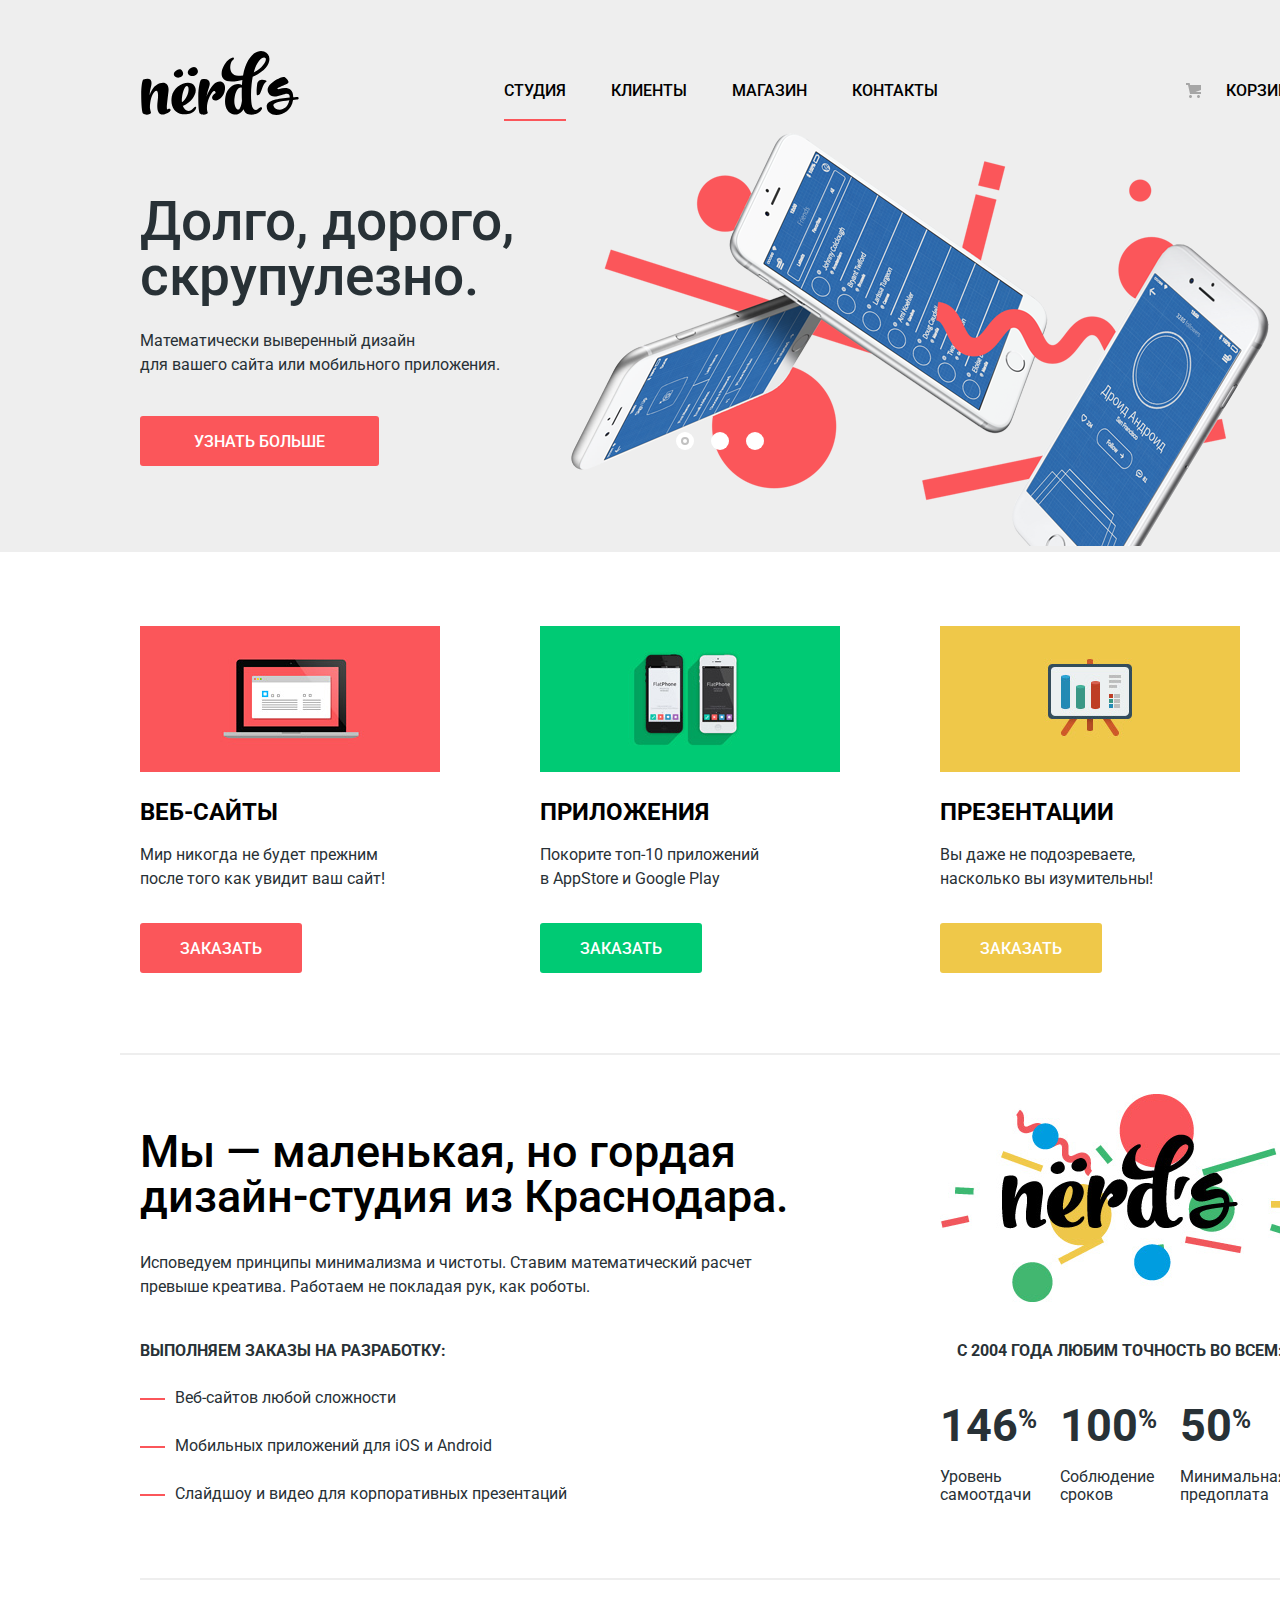
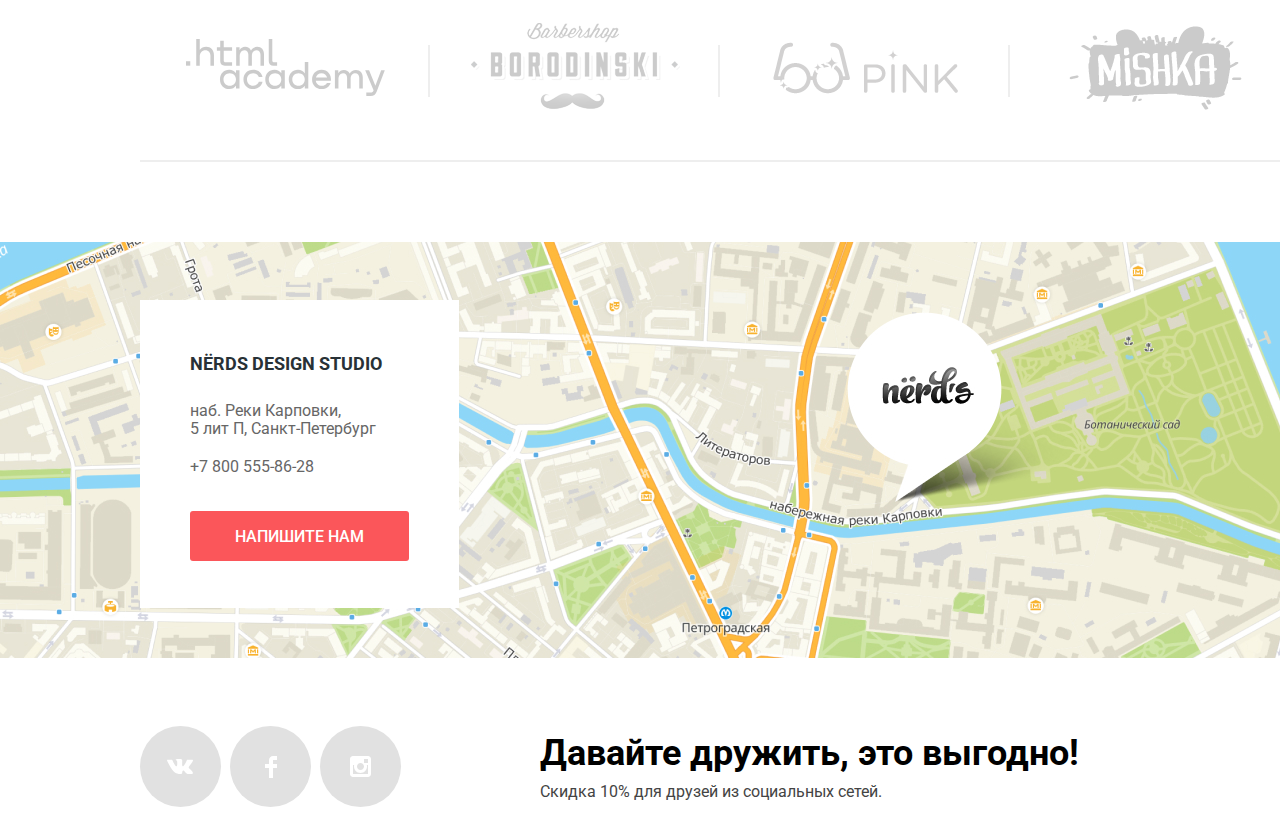
==== index.html @ 59a3ffe9 "upd 18/11/22" ====
<!DOCTYPE html>
<html class="page" lang="ru">

<head>
  <meta charset="utf-8" />
  <title>HTML Academy: Nerds</title>
  <link rel="icon" href="favicon.ico" />
  <link rel="icon" href="img/favicons/icon.svg" type="image/svg+xml" />
  <link rel="apple-touch-icon" href="img/favicons/180x180.png" sizes="180x180" />
  <link rel="manifest" href="manifest.webmanifest" />
  <link rel="stylesheet" href="https://fonts.googleapis.com/css2?family=Roboto:wght@400;500;700&display=swap" />
  <link rel="stylesheet" href="css/normalize.css" />
  <link rel="stylesheet" href="css/style.css" />
</head>

<body class="page-body">
  <header class="main-header">
      <nav class="main-navigation">
        <a class="main-header-logo header-logo" href=""><img src="img/nerds-logo.svg" width="160" height="65"
            alt="Логотип интернет магазина Nerds"></a>
        <ul class="site-navigation">
          <li>
            <a class="site-navigation-link current" href="">Студия</a>
          </li>
          <li>
            <a class="site-navigation-link" href="blank.html">Клиенты</a>
          </li>
          <li>
            <a class="site-navigation-link" href="catalog.html">Магазин</a>
          </li>
          <li>
            <a class="site-navigation-link" href="blank.html">Контакты</a>
          </li>
        </ul>
        <div class="header-cart">
          <a href="">корзина</a>
        </div>
      </nav>
  </header>
  <main class="container-main-page">
    <h1 class="visually-hidden">Интернет магазин Nёrd's</h1>
    <div class="slides-container">
      <h2 class="visually-hidden">Слайды</h2>
      <section class="slider">
        <ul class="slider-list">
          <li class="slider-item slide-1 slide slide-current">
            <p>
              Долго, дорого, <br>
              скрупулезно.
            </p>
            <p>
              Математически выверенный дизайн <br>
              для вашего сайта или мобильного приложения.
            </p>
            <a href="" class="button button-more">Узнать больше</a>
          </li>
          <li class="slider-item slide-2 slide ">
            <p>
              Любим математику <br>
              как никто другой
            </p>
            <p>
              Никакого креатива, только математические формулы <br>
              для расчета идеальных пропорций
            </p>
            <a href="" class="button button-more"> Узнать больше </a>
          </li>
          <li class="slider-item slide-3 slide ">
            <p>
              Только ночь, <br>
              только хардкор
            </p>
            <p>
              Работать днем, как все? Мы против этого.<br>Ближе к полуночи
              работа только начинается.
            </p>
            <a href="" class="button button-more"> Узнать больше </a>
          </li>
        </ul>
        <div class="slider-controls">
          <button type="button" class="current" aria-label="Первый слайд"></button>
          <button type="button" aria-label="Второй слайд"></button>
          <button type="button" aria-label="Третий слайд"></button>
        </div>
      </section>
    </div>
    <section class="services">
      <h2 class="visually-hidden">Услуги</h2>
      <ul class="services-list">
        <li class="services-item">
          <h3>Веб-сайты</h3>
          <p>
            Мир никогда не будет прежним <br>
            после того как увидит ваш сайт!
          </p>
          <a href="" class="button button-orange" aria-label="Заказать Веб-сайт"> Заказать</a>
        </li>
        <li class="services-item">
          <h3>Приложения</h3>
          <p>
            Покорите топ-10 приложений <br>
            в AppStore и Google Play
          </p>
          <a href="" class="button button-green" aria-label="Заказать Приложения"> Заказать</a>
        </li>
        <li class="services-item">
          <h3>Презентации</h3>
          <p>
            Вы даже не подозреваете, <br>
            насколько вы изумительны!
          </p>
          <a href="" class="button button-yellow" aria-label="Заказать Презентации"> Заказать</a>
        </li>
      </ul>
    </section>
    <section class="about-company">
      <h2 class="visually-hidden">О компании</h2>
      <div class="about-company-left-column">
        <p class="about-company-tagline">
          Мы — маленькая, но гордая <br>
          дизайн-студия из Краснодара.
        </p>
        <p class="about-company-mission">
          Исповедуем принципы минимализма и чистоты. Ставим математический
          расчет <br>
          превыше креатива. Работаем не покладая рук, как роботы.
        </p>
        <div class="features">
          <dl>
            <dt class="features-list">Выполняем заказы на разработку:</dt>
            <dd class="features-item">Веб-сайтов любой сложности</dd>
            <dd class="features-item">Мобильных приложений для iOS и Android</dd>
            <dd class="features-item">Слайдшоу и видео для корпоративных презентаций</dd>
          </dl>
        </div>
      </div>
      <div class="about-company-right-column">
        <!-- <img src="img/nerds-illustration.png" width="360" height="208" alt="nerds-illustration" /> -->
        <div class="advantage">
          <p>с 2004 года любим точность во всем:</p>
          <dl class="advantage-list">
            <dt>146<sup>%</sup></dt>
            <dd>
              Уровень <br>
              самоотдачи
            </dd>
            <dt>100<sup>%</sup></dt>
            <dd>
              Соблюдение <br>
              сроков
            </dd>
            <dt>50<sup>%</sup></dt>
            <dd>
              Минимальная <br>
              предоплата
            </dd>
          </dl>
        </div>
      </div>
    </section>
    <section class="partners">
      <h2 class="visually-hidden">Партнеры</h2>
      <ul class="partners-list">
        <li class="partners-item">
          <a class="partner" href="https://htmlacademy.ru/intensive/htmlcss" target="_blank">
            <img src="img/logo_htmlacademy.svg" width="199" height="57" alt="Иконка htmlacademy" /></a>
        </li>
        <li class="partners-item">
          <a class="partner" href="">
            <img src="img/logo-2.png" width="209" height="90" alt="Иконка Барбершоп Бородинский" /></a>
        </li>
        <li class="partners-item">
          <a class="partner" href="">
            <img src="img/logo-3.png" width="185" height="52" alt="Иконка Pink" /></a>
        </li>
        <li class="partners-item">
          <a class="partner" href=""><img src="img/logo-4.png" width="173" height="84" alt="Иконка MISHKA" /></a>
        </li>
      </ul>
    </section>
  </main>
  <footer class="page-footer">
    <!-- тут будет карта -->
    <div class="map">
      <div class="map-image">
        <!-- <iframe src="https://yandex.ru/map-widget/v1/?um=constructor%3Ad5baaa5e708f5cc276d0650d82e32cb45ed8c13441041d5414aa9b1915f61ca3&amp;source=constructor"
        width="100%" height="416" frameborder="0" title="наб. Реки Карповки, 5 лит П, Санкт-Петербург"></iframe> -->
      </div>
      <img class="map-marker" src="img/map-marker.png" width="231" height="190" alt="маркер на карте" />
    </div>
    <div class="page__footer__container">
      <div class="contacts">
        <h2>NЁRDS DESIGN STUDIO</h2>
        <div class="adresse">
          <p>
            наб. Реки Карповки, <br>
            5 лит П, Санкт-Петербург
          </p>
          <p>
            <a class="contacts-phone" href="tel:+78005558628">+7 800 555-86-28</a>
          </p>
        </div>
        <a class="button contacts__btn" href="" aria-label="открыть окно для связи с нами">Напишите нам</a>
      </div>
      <div class="social">
        <h2 class="visually-hidden">Соц сети</h2>
        <ul>
          <li>
            <a class="social-button" href=""> <span class="visually-hidden">ВКонтакте</span><svg aria-hidden="true" focusable="false" width="27" height="15"
                viewBox="0 0 27 15" fill="none" xmlns="http://www.w3.org/2000/svg">
                <path
                  d="M16.138 11.51C17.094 11.201 18.318 13.55 19.621 14.449C20.599 15.13 21.348 14.983 21.348 14.983L24.821 14.933C24.821 14.933 26.636 14.821 25.778 13.379C25.707 13.259 25.275 12.31 23.193 10.357C21.016 8.31404 21.311 8.64504 23.932 5.11304C25.529 2.96004 26.168 1.64504 25.968 1.08504C25.776 0.546037 24.603 0.686037 24.603 0.686037L20.69 0.713037C20.309 0.714037 19.986 0.832037 19.839 1.22804C19.836 1.23204 19.218 2.89404 18.394 4.30704C16.653 7.29604 15.958 7.45504 15.67 7.26804C15.009 6.83504 15.176 5.53104 15.176 4.60404C15.176 1.70704 15.608 0.499037 14.33 0.187037C13.903 0.0830374 13.591 0.0150374 12.502 0.00503741C11.11 -0.0159626 9.92797 0.00503743 9.25797 0.334037C8.81297 0.557037 8.47197 1.04604 8.67897 1.07404C8.93897 1.10904 9.52197 1.23404 9.83397 1.66004C10.235 2.21204 10.223 3.44904 10.223 3.44904C10.223 3.44904 10.452 6.86004 9.68297 7.28304C9.15497 7.57304 8.43297 6.98104 6.87997 4.26704C6.08697 2.87904 5.48797 1.34504 5.48797 1.34504C5.48797 1.34504 5.37197 1.06004 5.16197 0.904037C4.91197 0.719037 4.56197 0.660037 4.56197 0.660037L0.84797 0.684037C0.84797 0.684037 0.28997 0.700037 0.0849697 0.946037C-0.0970303 1.16404 0.0699697 1.61404 0.0699697 1.61404C0.0699697 1.61404 2.97897 8.49504 6.27297 11.961C9.29297 15.143 12.725 14.932 12.725 14.932H14.28C14.28 14.932 14.749 14.878 14.989 14.62C15.213 14.38 15.203 13.929 15.203 13.929C15.203 13.929 15.172 11.82 16.138 11.51Z"
                  fill="white" />
              </svg>
            </a>
          </li>
          <li>
            <a class="social-button" href=""><span class="visually-hidden">FaceBook</span><svg aria-hidden="true" focusable="false" width="12" height="22"
                viewBox="0 0 12 22" fill="none" xmlns="http://www.w3.org/2000/svg">
                <path d="M12 4V0H8C5.79086 0 4 1.79086 4 4V8H0V12H4V22H8V12H12V8H8V4H12Z" fill="white" />
              </svg>
            </a>
          </li>
          <li>
            <a class="social-button" href=""><span class="visually-hidden">Instagram</span><svg aria-hidden="true" focusable="false" width="21" height="21"
                viewBox="0 0 21 21" fill="none" xmlns="http://www.w3.org/2000/svg">
                <path fill-rule="evenodd" clip-rule="evenodd"
                  d="M3 0H18C19.65 0 21 1.35 21 3V18C21 19.65 19.65 21 18 21H3C1.35 21 0 19.65 0 18V3C0 1.35 1.35 0 3 0ZM14 10.5C14 8.57 12.43 7 10.5 7C8.57 7 7 8.57 7 10.5C7 12.43 8.57 14 10.5 14C12.43 14 14 12.43 14 10.5ZM3 18V9H4.181C4.0626 9.49127 4.00186 9.99467 4 10.5C4 14.0899 6.91015 17 10.5 17C14.0899 17 17 14.0899 17 10.5C16.9986 9.99464 16.9379 9.49118 16.819 9H18V18H3ZM14 7H18V3H14V7Z"
                  fill="white" />
              </svg>
            </a>
          </li>
        </ul>
        <div>
          <p>Давайте дружить, это выгодно!</p>
          <p>Скидка 10% для друзей из социальных сетей.</p>
        </div>
      </div>
    </div>
  </footer>
  <!-- модальное окно -->
  <section class="modal">
    <div class="modal-window">
      <h2 class="modal-header"> Напишите нам</h2>
      <form action="https://echo.htmlacademy.ru" method="post">
        <fieldset>
          <ul class="modal-form" >
            <li class="form-item">
              <label class="modal-label" for="name">Ваше имя:</label>
              <input type="text" name="name" id="name" placeholder="Имя Фамилия" required>
            </li>
            <li class="form-item">
              <label class="modal-label" for="e-mail">Ваш email:</label>
              <input type="email" name="e-mail" id="e-mail" placeholder="email@example.com" required>
            </li>
            <li class="form-item">
              <label class="modal-label" for="mail">Текст письма:</label>
              <textarea id="mail" name="text" placeholder="В свободной форме" cols="30" rows="10"></textarea>
            </li>
          </ul>
        </fieldset>
        <button class="button modal-btn-send" type="submit" value="">Отправить</button>
      </form>
      <button class="modal-close" type="button" aria-label="Закрыть модальное окно">
        <svg aria-hidden="true" focusable="false" width="21" height="21" viewBox="0 0 21 21" fill="none" xmlns="http://www.w3.org/2000/svg">
          <g clip-path="url(#clip0_26864_383)">
            <path
              d="M13.3391 10.5088L20.7163 3.13165C21.1056 2.74233 21.1056 2.1058 20.7163 1.71647L19.3011 0.300294C18.9118 -0.0890303 18.2752 -0.0890303 17.8859 0.300294L10.5088 7.67844L3.13163 0.301295C2.7423 -0.0880295 2.10577 -0.0880295 1.71645 0.301295L0.301271 1.71647C-0.0880537 2.1058 -0.0880537 2.74233 0.301271 3.13165L7.67842 10.5088L0.301271 17.8859C-0.0880537 18.2753 -0.0880537 18.9118 0.301271 19.3011L1.71745 20.7163C2.10678 21.1056 2.74331 21.1056 3.13263 20.7163L10.5098 13.3392L17.8869 20.7163C18.2762 21.1056 18.9128 21.1056 19.3021 20.7163L20.7173 19.3011C21.1066 18.9118 21.1066 18.2753 20.7173 17.8859L13.3391 10.5088Z"
              fill="#FB565A" />
          </g>
          <defs>
            <clipPath id="clip0_26864_383">
              <rect width="21" height="21" fill="white" />
            </clipPath>
          </defs>
        </svg>
      </button>
    </div>
  </section>
</body>

</html>
---- css/style.css ----
/* Variables */
:root {
  --basic-grey: #eeeeee;
  --basic-grey-2: #E1E1E1;
  --basic-grey-hover: #dfdfdf;
  --basic-grey-active: #d5d5d5;
  --basic-grey-current-pagination: #dbdbdb;
  --grey-scale: #D7DCDF;
  --grey-color: #ababab;
  --grey-color-2: #C1C1C1;
  --grey-color-3: #D7DCDE;
  --grey-color-4: #B4B9BB;
  --basic-black-color: #000000;
  --basic-black-color-opacity: rgba(0, 0, 0, 0.3);
  --basic-dark-color: #4D4D4D;
  --basic-text-color: #283136;
  --basic-white: #ffffff;
  --basic-white-opacity: rgba(255, 255, 255, 0.3);
  --basic--extra-grey: #666666;
  --basic-dark-grey: #444444;
  --basic-orange: #fb565a;
  --basic-orange-hover: #e74246;
  --basic-orange-active: #d7373b;
  --basic-green: #00ca74;
  --basic-green-hover: #00bc6c;
  --basic-green-active: #00aa62;
  --basic-yellow: #efc849;
  --basic-yellow-hover: #eab534;
  --basic-yellow-active: #e5a722;

}

/* Global */

.page-body {
  min-width: 1160px;
  margin: 0;
  padding: 0;
  font-family: "Roboto", "Arial", sans-serif;
  font-weight: 400;
  font-size: 16px;
  line-height: 24px;
  color: var(--basic-text-color);
  background-color: var(--basic-white);

  min-height: 100%;
  display: grid;
  grid-template-rows: min-content 1fr min-content;
  align-content: start;
}

.page {
  height: 100%;
}

a {
  text-decoration: none;
}

img {
  max-width: 100%;
  height: auto;
}

.visually-hidden {
  position: absolute;
  width: 1px;
  height: 1px;
  margin: -1px;
  border: 0;
  padding: 0;
  white-space: nowrap;
  clip-path: inset(100%);
  clip: rect(0 0 0 0);
  overflow: hidden;
}

li {
  list-style-type: none;
}

p {
  margin: 0;
}

/* header */

.main-header{
  background-color: var(--basic-grey);
}
/* main-navigation  */
.main-navigation {
  background-color: var(--basic-grey);
  line-height: 30px;
  font-weight: 500;
  text-transform: uppercase;
  color: var(--basic-black-color);
  display: grid;
  grid-template-columns: 160px 1fr min-content;
  gap: 25px;
  width: 1160px;
  margin: 0 auto;
  align-items: center;
  padding-top: 50px;
  padding-left: 20px;
  padding-right: 20px;
  padding-bottom: 6px;
}

.site-navigation {
  list-style-type: none;
  color: var(--basic-black-color);
  margin: 0 auto;
  padding-left: 10px;
  /* padding: 0; */
  display: flex;
  flex-wrap: wrap;
  justify-content: center;
  height: 65px;
  align-items: center;
}

.site-navigation li {
  padding-top: 26px;
  padding-bottom: 9px;
  z-index: 2;
}

.site-navigation-link {
  margin-right: 45px;
  flex-grow: 1;
}

.header-cart {
  padding-left: 50px;
  height: 65px;
  vertical-align: middle;
}

.header-cart a {
  display: block;
  padding-top: 26px;
  padding-bottom: 9px;
  position: relative;
}

.header-cart a::before {
  content: "";
  position: absolute;
  width: 15px;
  height: 15px;
  top: 33px;
  left: -40px;
  background-image: url(/img/cart-icon.svg);
  background-repeat: no-repeat;
  background-position: 0 0;
}

.site-navigation-link,
.header-cart a {
  color: var(--basic-black-color);
}

.site-navigation-link:hover,
.header-cart a:hover,
.site-navigation-link:focus,
.header-cart a:focus {
  color: var(--basic-orange);
}

.site-navigation-link:active,
.header-cart a:active {
  color: var(--basic-black-color);
  opacity: 30%;
}

.main-header-logo,
.header-logo {
  width: 160px;
  height: 65px;
}

.main-navigation a img {
  height: 65px;
  width: 160px;
}

.main-header-logo:hover,
.header-logo:hover,
.main-header-logo:focus,
.header-logo:focus {
  opacity: 70%;
}

.main-header-logo:active,
.header-logo:active {
  opacity: 30%;
}

.current {
  border-bottom: 2px solid var(--basic-orange);
  padding-bottom: 19px;
}

/* MAIN */
/* .slides, */
.slider,
.services,
.about-company,
.partners,
.page__footer__container,
.wrapper-catalog-page-header,
.wrapper-catalog-page {
  width: 1160px;
  margin: 0 auto;
  padding-left: 20px;
  padding-right: 20px;
}

.slides-container {
  background-color: var(--basic-grey);
  margin-bottom: 74px;

}

.slider {
  position: relative;
}

.slider-list {
  margin: 0;
  padding: 0;
}

.slider-item {
  position: relative;
  min-height: 431px;
}

.slider-item p {
  position: relative;
  z-index: 1;
  margin: 0;
}

.slide-1::after,
.slide-2::after,
.slide-3::after {
    content: "";
    position: absolute;
    width: 760px;
    height: 431px;
    background-repeat: no-repeat;
    bottom: 6px;
    right: 3px;
  }

  .slide-1::after {
    background-image: url(/img/nerds-index-slide1.png);
  }

  .slide-2::after {
    background-image: url(/img/nerds-index-slide2.png);
  }

  .slide-3::after {
    background-image: url(/img/nerds-index-slide3.png);
  }

  .slide-1 p:first-child,
  .slide-2 p:first-child,
  .slide-3 p:first-child {
    font-weight: 500;
    font-size: 55px;
    line-height: 55px;
    padding-top: 73px;
  }

    .slide-1 p:first-child {
    margin-bottom: 25px;
  }

  .slide-2 p:first-child,
  .slide-3 p:first-child {
    margin-bottom: 37px;
  }

  .slide-1 p:nth-child(2) {
    margin-bottom: 39px;
  }

  .slide-2 p:nth-child(2) {
    margin-bottom: 27px;
  }

  .slide-3 p:nth-child(2) {
    margin-bottom: 26px;
  }

.slider-controls {
  position: absolute;
  z-index: 3;
  bottom: 102px;
  left: 556px;
  min-width: 88px;
  display: flex;
  justify-content: space-between;
}

.slider-controls button {
  padding: 0;
  width: 18px;
  height: 18px;
  margin-right: 17px;
  background-color: var(--basic-white);
  border: none;
  border-radius: 50%;
  position: relative;
  cursor: pointer;
}

.slider-controls .current::after {
  content: "";
  position: absolute;
  left: 5px;
  top: 5px;
  width: 8px;
  height: 8px;
  background-color: transparent;
  border: 2px solid var(--grey-color-2);
  border-radius: 50%;
  box-sizing: border-box;
}

.slide {
  display: none;
}

.slide-current {
  display: block;
}

/* services */

.services {
  min-height: auto;
  border-bottom: 2px solid var(--basic-grey);
  padding-bottom: 80px;
}

.services-list {
  padding: 0;
  margin: 0;
  display: grid;
  grid-template-columns: repeat(3, 1fr);
  gap: 40px;

}

.services-item {
  padding-top: 170px;
  width: 300px;
  height: auto;
  background-repeat: no-repeat;
}

.services-item:nth-child(1) {
  background-image: url(/img/illustration-1.jpg);
}

.services-item:nth-child(2) {
  background-image: url(/img/illustration-2.jpg);
}

.services-item:last-child {
  background-image: url(/img/illustration-3.jpg);
}

.services-item h3 {
  margin: 0;
  padding-top: 1px;
  padding-bottom: 16px;
  font-weight: 700;
  font-size: 24px;
  line-height: 30px;
  text-transform: uppercase;
  color: var(--basic-black-color);
}

.services-item p {
  margin: 0;
  padding-bottom: 32px;
}

/* section about company  */
.about-company {
  display: flex;
  justify-content: space-between;
  align-items: stretch;
  padding-top: 39px;
  padding-bottom: 72px;
}

.about-company-tagline {
  font-weight: 500;
  font-size: 45px;
  line-height: 45px;
  color: var(--basic-black-color);
  margin-top: 35px;
  margin-bottom: 32px;
}

.features dt {
  font-weight: 700;
  font-size: 16px;
  line-height: 24px;
  margin-bottom: 23px;
  text-transform: uppercase;
}

.features-item {
  margin: 0;
  margin-bottom: 24px;
}

.features-item:last-child {
  margin-bottom: 0;
}

.features-item::before {
  content: "";
  width: 25px;
  height: 2px;
  background-color: var(--basic-orange);
  display: inline-block;
  vertical-align: middle;
  margin-right: 10px;
}

.advantage p {
  margin: 0;
  font-weight: 700;
  font-size: 16px;
  line-height: 24px;
  margin-bottom: 31px;
  text-align: center;
  text-transform: uppercase;
}

.advantage-list dt {
  font-weight: 700;
  font-size: 45px;
  line-height: 64px;
}

.advantage-list sup {
  font-size: 26px;
  line-height: 40px;
}

.advantage-list dd {
  font-weight: 400;
  font-size: 16px;
  line-height: 18px;
}

.about-company-left-column {
  display: flex;
  flex-direction: column;
  width: 650px;
}

.about-company-mission {
  margin: 0;
  margin-bottom: 40px;
}

.features dl {
  margin: 0;
  padding: 0;
}

.about-company-right-column {
  display: flex;
  flex-direction: column;
  justify-content: space-between;
  align-items: flex-end;
  width: 360px;
}

.advantage {
  position: relative;
  padding-top: 245px;
}

.advantage::before {
  content: "";
  position: absolute;
  width: 360px;
  height: 208px;
  top: 0;
  left: 0;
  background-image: url(/img/nerds-illustration.png);
  background-repeat: no-repeat;
}



.advantage-list {
  width: 360px;
  display: grid;
  grid-template-columns: repeat(3, 1fr);
  row-gap: 10px;
  padding: 0;
  margin: 0;
}

.advantage-list dt {
  grid-row: 1 / 2;
  margin: 0;
}

.advantage-list dd {
  margin: 0;
}

/* section partners  */

/* секция partners Flex */
/* .partners {
  margin-bottom: 80px;
}
.partners-list{
  margin: 0;
  padding: 0;
  display: flex;
  flex-wrap: wrap;
  justify-content: space-between;
  align-content: center;
  align-items: center;
  border-bottom: 2px solid var(--basic-grey);
  border-top: 2px solid var(--basic-grey);
  min-height: 180px;
}

.partner img {
  opacity: 0.2;
  position: relative;
}

.partner img:hover,
.partners-item:focus-within img {
  opacity: 1;
}

.partner img:active {
  opacity: 0.1;
}

.partners-item {
  position: relative;
}

.partners-item::after {
  content: "";
  position: absolute;
  display: block;
  width: 2px;
  height: 52px;
  background-color: var(--basic-grey);
  right: 0;
  top: 50%;
  transform: translateY(-50%);
}

.partners-item:nth-child(4n)::after {
  display: none;
}
.partners-item:nth-child(1){
  right: 12px;
  top: 5px;
}
.partners-item:nth-child(2){
  right: 4px;
  top: 5px;
}
.partners-item:nth-child(3){
  left: 7px;
  top: 6px;
}
.partners-item:nth-child(4){
  left: 15px;
  top: 11px;
} */

 /* секция Partners Grid */
 .partners {
  margin-bottom: 80px;
}

.partners-list {
  margin: 0;
  padding: 0;
  display: grid;
  grid-template-columns: repeat(4, 1fr);
  grid-template-rows: 90px;
  row-gap: 10px;
  border-bottom: 2px solid var(--basic-grey);
  border-top: 2px solid var(--basic-grey);
  align-items: center;
  text-align: center;
  padding-top: 46px;
  padding-bottom: 44px;
  position: relative;
}

.partner img {
  opacity: 0.2;
  position: relative;
}

.partner img:hover,
.partners-item:focus-within img {
  opacity: 1;
}

.partner img:active {
  opacity: 0.1;
}

.partners-item {
  position: relative;
}

.partners-item::after {
  content: "";
  position: absolute;
  display: block;
  width: 2px;
  height: 52px;
  background-color: var(--basic-grey);
  right: 0;
  top: 50%;
  transform: translateY(-50%);
}

.partners-item:nth-child(4n)::after {
  display: none;
}

/* ALL SITE Buttons */

.button {
  text-transform: uppercase;
  border-radius: 3px;
  font-weight: 500;
  font-size: 16px;
  line-height: 18px;
  cursor: pointer;
  border: none;
}

.button-more {
  display: inline-block;
  vertical-align: middle;
  padding-top: 17px;
  padding-right: 54px;
  padding-bottom: 15px;
  padding-left: 54px;
  margin-bottom: 80px;
}

.contacts__btn {
  padding-top: 17px;
  padding-bottom: 15px;
  padding-left: 45px;
}

.button-orange,
.button-green,
.button-yellow {
  display: inline-block;
  vertical-align: middle;
  padding-top: 17px;
  padding-right: 40px;
  padding-bottom: 15px;
  padding-left: 40px;
}

.contacts__btn,
.button-price,
.button-more,
.button-orange,
.modal-btn-send {
  background-color: var(--basic-orange);
  color: var(--basic-white);
}

.contacts__btn:hover,
.button-price:hover,
.button-more:hover,
.button-orange:hover,
.modal-btn-send:hover,
.contacts__btn:focus,
.button-price:focus,
.button-more:focus,
.button-orange:focus,
.modal-btn-send:focus {
  background-color: var(--basic-orange-hover);
}

.contacts__btn:active,
.button-price:active,
.button-more:active,
.button-orange:active,
.modal-btn-send:active {
  background-color: var(--basic-orange-active);
  color: var(--basic-white-opacity);
}

.button-green {
  background-color: var(--basic-green);
  color: var(--basic-white);
}

.button-green:hover,
.button-green:focus {
  background-color: var(--basic-green-hover);
}

.button-green:active {
  background-color: var(--basic-green-active);
  color: var(--basic-white-opacity);
}

.button-yellow {
  background-color: var(--basic-yellow);
  color: var(--basic-white);
}

.button-yellow:hover,
.button-yellow:focus {
  background-color: var(--basic-yellow-hover);
}

.button-yellow:active {
  background-color: var(--basic-yellow-active);
  color: var(--basic-white-opacity);
}

.button-price {
  border: none;
  padding: 17px 72px 15px 72px;
  margin-bottom: 44px;
  margin-left: 10px;
  margin-right: 10px;
}

.product-pagination-btn,
.current-pagination-btn {
  background-color: var(--basic-grey);
  font-weight: 500;
  font-size: 16px;
  line-height: 18px;
  color: var(--basic-black-color);
  border: none;
}

.filters-btn {
  border: none;
  padding: 15px;
  width: 260px;
  min-height: 50px;
  margin-bottom: 60px;
  /*в случае недополнения product-items*/
}

.filters-btn,
.product-pagination-btn {
  background-color: var(--basic-grey);
}

.filters-btn:hover,
.product-pagination-btn:hover,
.filters-btn:focus,
.product-pagination-btn:focus {
  background-color: var(--basic-grey-hover);
}

.filters-btn:active,
.product-pagination-btn:active {
  background-color: var(--basic-grey-active);
  box-shadow: inset 0px 3px 0px rgba(0, 1, 1, 0.1);
  color: var(--basic-black-color-opacity);
}

.modal-btn-send {
  padding-top: 17px;
  padding-right: 83px;
  padding-bottom: 15px;
  padding-left: 83px;
}

.png-btn {
  display: block;
  height: 50px;
  width: 50px;
  text-align: center;
  line-height: 50px;
}

.next-page {
  width: 260px;
}

.current-pagination-btn {
  background-color: var(--basic-white);
  border: 3px solid var(--basic-grey-current-pagination);
  box-sizing: border-box;
  line-height: 47px;
}

/* footer  */
.page-footer {
  position: relative;
}
.map {
  margin: 0 auto;
  margin-bottom: 68px;
  width: 100%;
}

.map-image {
  min-width: 1440px;
  height: 416px;
  background-image: url(/img/map_and_marker.jpg);
  background-repeat: no-repeat;
  background-position: center;
}

.map-marker {
  display: none;
  position: absolute;
  top: 70px;
  left: 970px;
}

.contacts p,
.contacts-phone {
  color: var(--basic--extra-grey);
  margin: 0;
}

.contacts h2 {
  margin: 0;
  font-weight: 700;
  font-size: 18px;
  line-height: 30px;
  margin-bottom: 23px;
}

.contacts {
  background-color: var(--basic-white);
  min-height: 308px;
  width: 319px;
  box-sizing: border-box;
  position: absolute;
  top: 58px;
}

.contacts {
  padding: 49px 50px 47px 50px;
  display: flex;
  flex-direction: column;
  justify-content: space-between;
}

.adresse {
  display: flex;
  flex-direction: column;
  justify-content: space-between;
  min-height: 72px;
  font-weight: 400;
  font-size: 16px;
  line-height: 18px;
  margin-bottom: 35px;
}
.adresse p:first-child{
  margin-bottom: 20px;
}

/* social */
.social {
  display: flex;
}

.social ul {
  margin: 0;
  padding: 0;
  width: 261px;
  display: flex;
  flex-wrap: wrap;
}
  .social div {
    margin-left: 139px;
    margin-top: 9px;
  }

.social li {
  margin-right: 9px;
  margin-bottom: 9px;
}

.social li:nth-child(3n) {
  margin-right: 0;
}

.social-button {
  width: 81px;
  height: 81px;
  background-color: var(--basic-grey-2);
  border-radius: 50%;
  display: flex;
  justify-content: center;
  align-items: center;
}

.social-button:hover,
.social-button:focus {
  background-color: var(--basic-orange-hover);
}

.social-button:active {
  background-color: var(--basic-orange-active);
}

.social-button:active svg {
  opacity: 30%;
}
.social p {
  margin: 0;
}

.social p:first-of-type {
  font-weight: 700;
  font-size: 36px;
  line-height: 36px;
  color: var(--basic-black-color);
  margin-bottom: 10px;
}

.social p:last-of-type {
  font-weight: 400;
  font-size: 16px;
  line-height: 22px;
  color: var(--basic-dark-grey);
}

/* modal  */
.modal {
  position: fixed;
  left: 50%;
  top: 48.8%;
  transform: translate(-50%, -50%);
  z-index: 3;
  display: none;
}

.modal-window {
  position: relative;
  padding: 63px 100px 84px 100px;
  background-color: var(--basic-white);
  box-shadow: 0px 20px 40px rgba(0, 0, 0, 0.4);
}

.modal-header {
  font-weight: 700;
  font-size: 45px;
  line-height: 53px;
  color: var(--basic-black-color);
  margin: 0;
}

.modal-form {
  display: flex;
  flex-wrap: wrap;
  justify-content: space-between;
  width: 760px;
}

.form-item {
  width: 360px;
}

.form-item:nth-child(3) {
  width: 760px;
  height: 150px;
  margin-top: 34px;
}

.form-item:first-child {
  margin-right: 40px;
}

.form-item input,
.form-item textarea {
  width: 100%;
  height: 50px;
  box-sizing: border-box;
  border: 2px solid var(--grey-color-3);
  border-radius: 3px;
  padding-top: 16px;
  padding-left: 16px;
  padding-right: 14px;
  padding-bottom: 16px;
}

.form-item textarea {
  height: 118px;
  resize: none;
  margin-top: 0px;
}

.form-item input:hover,
.form-item textarea:hover {
  border-color: var(--grey-color-4);
}

.form-item input:invalid,
.form-item textarea:invalid {
  border-color: var(--basic-orange-hover);
  color: var(--basic-orange-hover);
}

.modal-label {
  font-weight: 700;
  font-size: 16px;
  line-height: 18px;
  color: var(--basic-black-color);
}



.modal-close {
  position: absolute;
  padding: 0;
  top: 80px;
  right: 90px;
  width: 21px;
  height: 21px;
  border: none;
  background-color: transparent;
  cursor: pointer;
}

.modal-close svg {
  opacity: 0.3;
}

.modal-close:hover svg,
.modal-close:focus svg {
  opacity: 1;
}

.modal-close:active svg {
  opacity: 0.1;
}

/* PAGE catalog */


.catalog-page-header {
  margin-top: 0;
  padding-top: 70px;
  padding-bottom: 108px;
  text-align: center;
  margin-bottom: 55px;
  font-weight: 500;
  font-size: 55px;
  line-height: 55px;
  color: var(--basic-black-color);
  background-color: var(--basic-grey);
}

.container-catalog-page-bar {
  background-color: var(--basic-grey);
}

/* wrapper-catalog-page  GRID*/
.wrapper-catalog-page {
  display: grid;
  grid-template-columns: 260px 1fr;
  grid-template-rows: max-content 1fr max-content;
}

.filters-bar {
  grid-row: 1/-1;
}

.sort-bar {
  grid-area: 1/2/2/4;
  margin-left: 140px;
}

.product-bar {
  grid-area: 2/2/3/4;
  margin-bottom: 54px;
  margin-left: 140px;
}

.product-pagination {
  grid-area: 3/2/4/3;
}


/* filters-bar and sort-bar section */
.range-filter {
  width: 260px;
  margin-top: 48px;
}

/* .filter-item legend {
  font-weight: 700;
  font-size: 18px;
  line-height: 30px;
  color: var(--basic-black-color);
  text-transform: uppercase;
} */

.range-controls {
  position: relative;
  height: 41px;
  margin-bottom: 15px;
  background-color: var(--basic-grey);
  border-radius: 5px;
  padding-top: 39px;
  padding-left: 20px;
  padding-right: 20px;
}

.range-controls .scale {
  height: 2px;
  background: var(--grey-scale);
}

.bar {
  width: 70%;
  height: 2px;
  background: var(--basic-green);
}

.toggle {
  position: absolute;
  top: 30px;
  left: 0;
  width: 4px;
  height: 4px;
  padding: 0;
  border: 8px solid var(--basic-white);
  background-color: var(--grey-color);
  border-radius: 50%;
  box-shadow: 0px 2px 1px rgba(0, 0, 0, 0.15);
  cursor: pointer;
}

.toggle-min {
  left: 10px;
}

.toggle-max {
  /* left: 165px; */
  left: 62%;
}

.price-controls {
  display: flex;
  justify-content: space-between;
}

.price-controls label {
  text-transform: uppercase;
  font-family: "Roboto", "Arial", sans-serif;
  font-size: 16px;
}

.price-controls input {
  /* width: 60px;
  padding: 10px; */
  padding-top: 10px;
  padding-bottom: 10px;
  width: 80px;
  box-sizing: border-box;
  margin-left: 10px;
  text-align: center;
  color: var(--basic-text-color);
  border: none;
  border-radius: 5px;
  background: var(--basic-grey);
  font-family: inherit;
  font-size: inherit;
  font-family: inherit;
  font-size: inherit;
}

.filters + ul {
  margin: 0;
  padding: 0;
  margin-top: 15px;
}

.filters-bar-form fieldset {
  border: none;
  margin: 0;
  padding: 0;
  /* margin-top: 37px; */
  margin-bottom: 47px;
}

.filters-bar-form fieldset:nth-child(1) {
  margin-top: 0;
  margin-bottom: 54px;
}

.filters-bar-form fieldset:nth-child(2) {
  margin-bottom: 25px;
}

.filters-bar-form fieldset:last-of-type {
  margin-bottom: 50px;
}

.filters {
  font-weight: 700;
  font-size: 18px;
  line-height: 30px;
  color: var(--basic-black-color);
  text-transform: uppercase;
  /* margin-bottom: 16px; */
}

.filters-item {
  font-weight: 400;
  font-size: 16px;
  line-height: 20px;
  color: var(--basic-text-color);
}

.filters-item-radio {
  margin-bottom: 20px;
}

.filters-item label {
  position: relative;
  display: block;
  cursor: pointer;
  user-select: none;
}

.filters-item-check {
  margin-bottom: 20px;
}

.filters-item-check:last-child {
  margin-bottom: 0;
}

.check,
.radio {
  padding-left: 36px;
}

/* checkbox & radiobutton */

/* radiobutton */
.filter-input-radio+label::before,
.filter-input-radio:checked+label::after {
  content: "";
  position: absolute;
  left: 11px;
  top: 50%;
  transform: translate(-50%, -50%);
  box-sizing: border-box;
  border-radius: 50%;
  opacity: 0.4;
}

.filter-input-radio+label::before {
  height: 25px;
  width: 25px;
  border: 4px solid var(--basic-dark-color);
}

.filter-input-radio:checked+label::after {
  height: 9px;
  width: 9px;
  background-color: var(--basic-dark-color);
}

/* checkbox */
.filter-input-checkbox+label::before,
.filter-input-checkbox:checked+label::after {
  content: "";
  position: absolute;
  left: 0;
  top: 0;
  width: 25px;
  height: 23px;
  opacity: 0.4;
  background-repeat: no-repeat;
}

.filter-input-checkbox+label::before {
  background-image: url(/img/checkbox-off.svg);
}

.filter-input-checkbox:checked+label::after {
  background-image: url(/img/checkbox-on.svg);
}

.filter-input-checkbox:checked+label::before {
  display: none;
}

/* checkbox & radio :hover :focus */

.filter-input-radio:hover+label::before,
.filter-input-radio:checked:hover+label::after,
.filter-input-radio:focus+label::before,
.filter-input-radio:checked:focus+label::after,
.filter-input-checkbox:hover+label::before,
.filter-input-checkbox:checked:hover+label::after,
.filter-input-checkbox:focus+label::before,
.filter-input-checkbox:checked:focus+label::after {
  opacity: 1;
}

/* checkbox & radio disabled */
.filter-input-radio:checked:disabled+label::after,
.filter-input-radio:checked:disabled+label::before,
.filter-input-radio:disabled+label::after,
.filter-input-radio:disabled+label::before {
  opacity: 0.1;
}

.filter-input-checkbox:disabled+label::before,
.filter-input-checkbox:checked:disabled+label::after {
  content: "";
  position: absolute;
  left: 0;
  top: 0;
  width: 25px;
  height: 23px;
  background-repeat: no-repeat;
  opacity: 1;
}

.filter-input-checkbox:disabled+label::before {
  background-image: url(/img/checkbox-off-disabled.svg);

}

.filter-input-checkbox:checked:disabled+label::after {
  background-image: url(/img/checkbox-on-disabled.svg);
}

input[disabled]+label {
  opacity: 0.3;
}

/* sort-bar */

.sort {
  display: flex;
  justify-content: flex-end;
  align-items: baseline;
}

.sort-legend {
  font-weight: 700;
  font-size: 18px;
  line-height: 30px;
  color: var(--basic-black-color);
  text-transform: uppercase;
  margin-bottom: 48px;
  margin-right: auto;

}

.sort-list,
.sort-arrows {
  display: flex;
  margin: 0;
  padding: 0;
}

.sort-item-arrows {
  margin-left: 18px;
}

.sort-item {
  margin-right: 26px;
}

.sort-list li:last-child {
  margin-right: 29px;
}

.sort-item a,
.sort-item-arrows a {
  font-weight: 400;
  font-size: 14px;
  line-height: 18px;
  color: var(--basic-black-color);
  opacity: 30%;
  text-transform: uppercase;
}

.sort-item a:hover,
.sort-item-arrows a:hover,
.sort-item a:focus,
.sort-item-arrows a:focus {
  opacity: 60%;
}

.sort-item a:active,
.sort-item-arrows a:active {
  opacity: 100%;
}

/* product-bar section */
.product {
  margin: 0;
  padding: 0;
  display: grid;
  grid-template-columns: 1fr 1fr;
  row-gap: 30px;
  column-gap: 40px;
}

.product-item-name {
  font-weight: 700;
  font-size: 18px;
  line-height: 30px;
  color: var(--basic-black-color);
  text-transform: uppercase;

}

.product-item-name:hover,
.product-item-name:focus {
  color: var(--basic-orange);
}

.product-item-name:active {
  color: var(--basic-black-color);
  opacity: 30%;
}

.product-description {
  font-weight: 400;
  font-size: 16px;
  line-height: 18px;
  color: var(--basic--extra-grey);
  margin-bottom: 32px;
  padding: 0 10px;
}

/* product-item Flex */

.product-item {
  display: flex;
  flex-direction: column;
  width: 100%;
  min-height: 620px;
  justify-content: flex-start;
  position: relative;
  border-bottom-left-radius: 5px;
  border-bottom-right-radius: 5px;
}

.product-item:hover {
  box-shadow: 0px 6px 15px 0px #00000040;
}

.product-item-header {
  display: flex;
  align-items: center;
  padding: 0;
  width: 100%;
  height: 40px;
  background-color: var(--basic-dark-color);
  order: 1;
  opacity: 12%;
  border-top-left-radius: 5px;
  border-top-right-radius: 5px;
}

.product-item-header li {
  width: 14px;
  height: 14px;
  background-color: var(--basic-white);
  border-radius: 50%;
  margin-left: 9px;
}

.product-item-header li:first-child {
  margin-left: 16px;
}

.about-product {
  order: 3;
  width: 100%;
  min-height: 231px;
  background-color: var(--basic-grey);
  position: absolute;
  bottom: 0px;
  text-align: center;
  border-bottom-left-radius: 5px;
  border-bottom-right-radius: 5px;
  /* display: none; */
  opacity: 0;
}

.product-item-name {
  margin-top: 26px;
  margin-bottom: 12px;
  padding: 0 10px;
}

.product-image {
  height: 578px;
  width: 358px;
  border: 1px solid rgba(0, 0, 0, 0.1);
  background-color: #F2F2F2;
  border-bottom-left-radius: 5px;
  border-bottom-right-radius: 5px;
  order: 2;
  align-self: center;
  cursor: pointer;
}

.product-image img {
  height: 578px;
  border-bottom-left-radius: 5px;
  border-bottom-right-radius: 5px;
  object-fit: contain;
}

.product li:hover .product-item-header,
.product li:focus-within .product-item-header {
  opacity: 1;
}

.product li:hover .about-product,
.product li:focus-within .about-product {
  display: block;
  opacity: 1;
}


/* product-pagination FLEX  */
.product-pagination {
  display: flex;
  justify-content: flex-start;
  flex-wrap: wrap;
  margin: 0;
  padding: 0;
  margin-left: 140px;
  margin-bottom: 50px;
}

.product-pagination li {
  margin-right: 11px;
  margin-bottom: 10px;
}
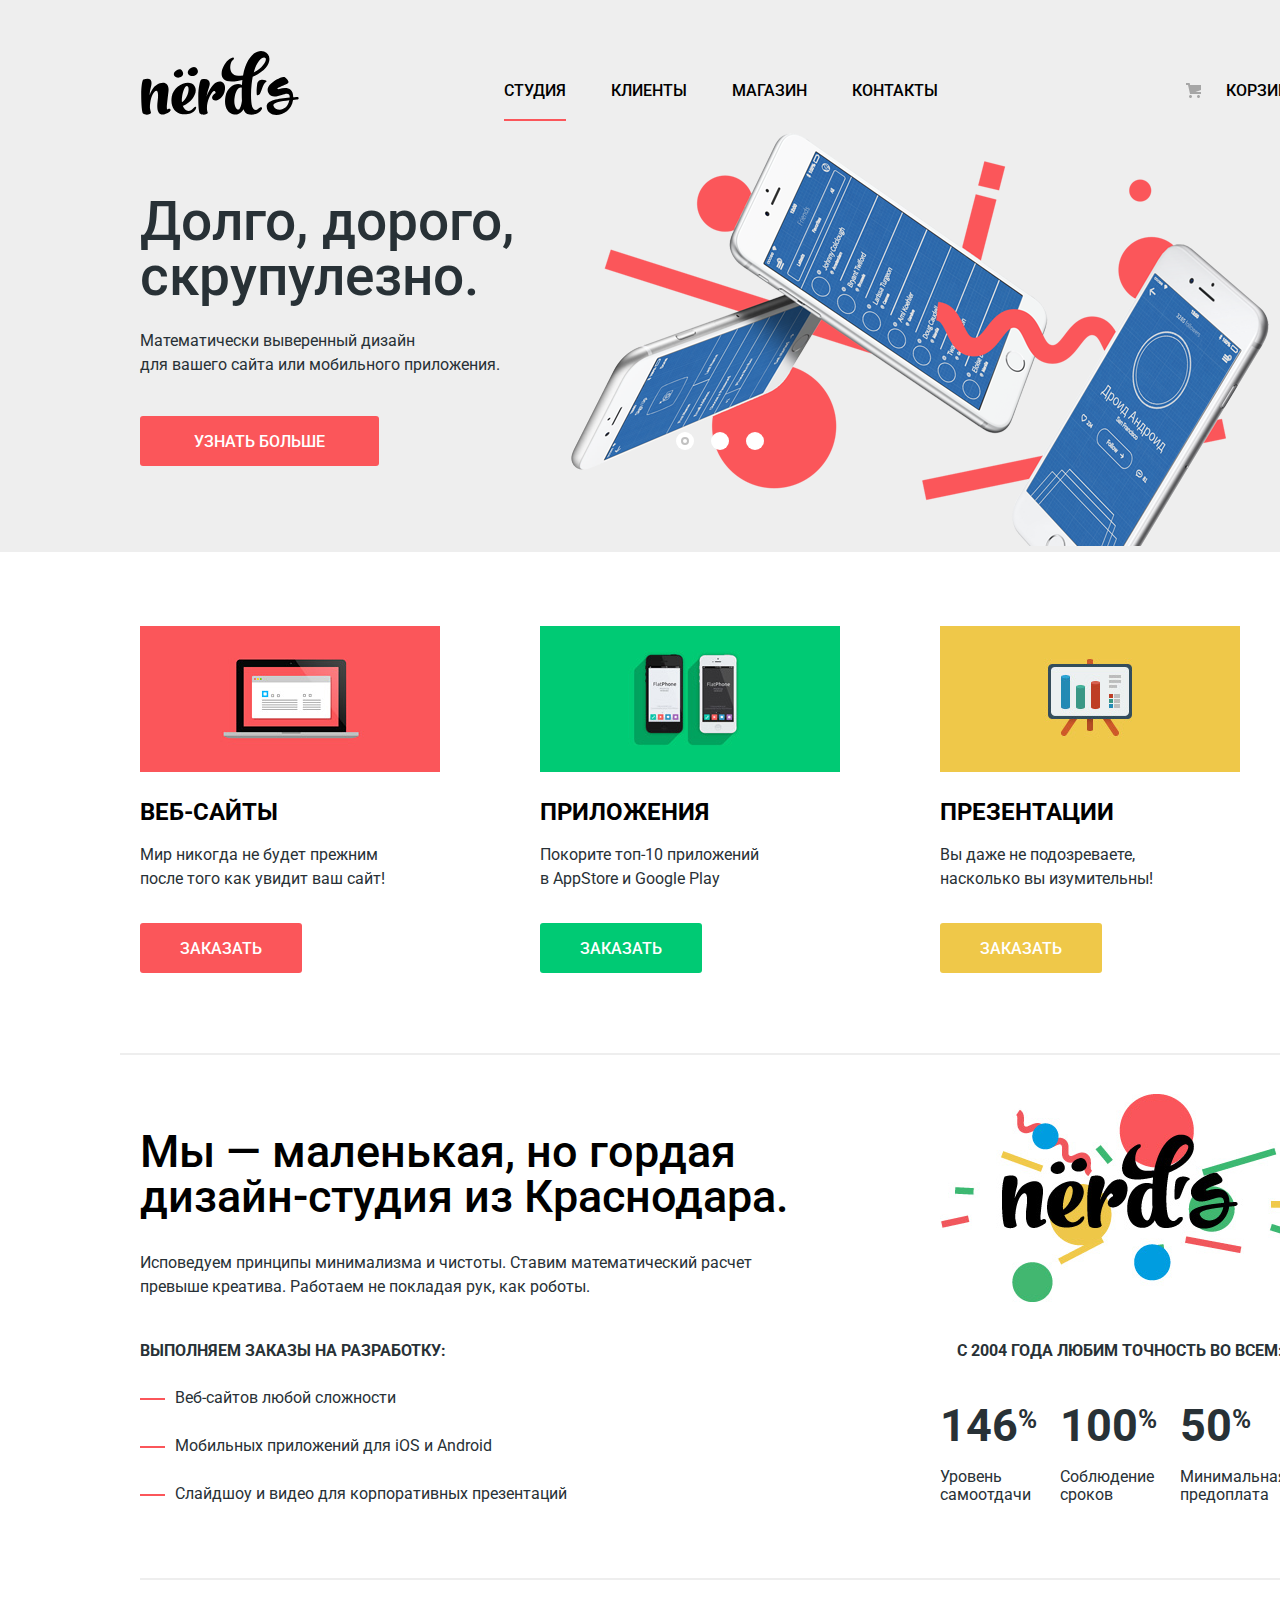
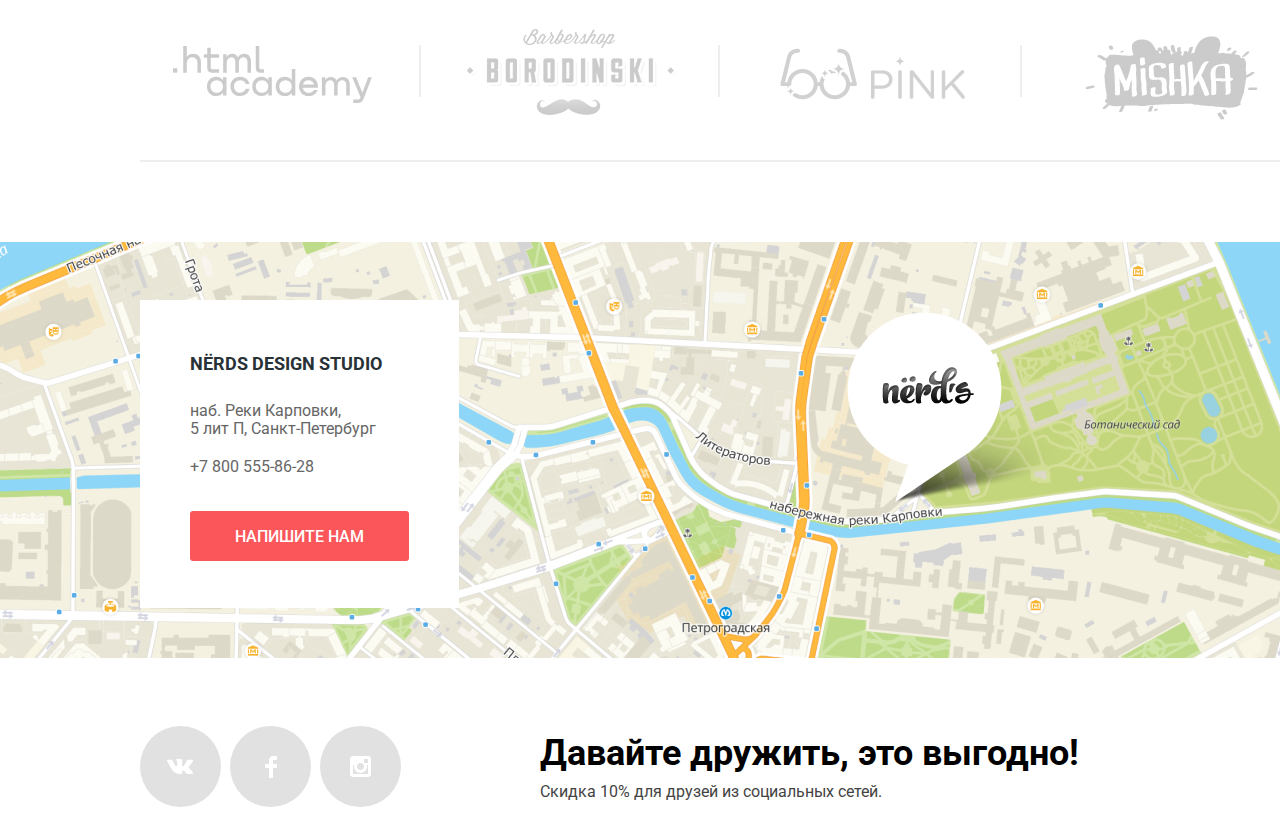
==== commit 02417c48: "2upd" ====
--- a/index.html
+++ b/index.html
@@ -161,19 +161,19 @@
     <section class="partners">
       <h2 class="visually-hidden">Партнеры</h2>
       <ul class="partners-list">
-        <li class="partners-item">
+        <li class="partners-item htmlacademy">
           <a class="partner" href="https://htmlacademy.ru/intensive/htmlcss" target="_blank">
             <img src="img/logo_htmlacademy.svg" width="199" height="57" alt="Иконка htmlacademy" /></a>
         </li>
-        <li class="partners-item">
+        <li class="partners-item barbershop">
           <a class="partner" href="">
             <img src="img/logo-2.png" width="209" height="90" alt="Иконка Барбершоп Бородинский" /></a>
         </li>
-        <li class="partners-item">
+        <li class="partners-item pink">
           <a class="partner" href="">
             <img src="img/logo-3.png" width="185" height="52" alt="Иконка Pink" /></a>
         </li>
-        <li class="partners-item">
+        <li class="partners-item mishka">
           <a class="partner" href=""><img src="img/logo-4.png" width="173" height="84" alt="Иконка MISHKA" /></a>
         </li>
       </ul>
--- a/css/style.css
+++ b/css/style.css
@@ -504,8 +504,6 @@
   background-repeat: no-repeat;
 }
 
-
-
 .advantage-list {
   width: 360px;
   display: grid;
@@ -523,75 +521,6 @@
 .advantage-list dd {
   margin: 0;
 }
-
-/* section partners  */
-
-/* секция partners Flex */
-/* .partners {
-  margin-bottom: 80px;
-}
-.partners-list{
-  margin: 0;
-  padding: 0;
-  display: flex;
-  flex-wrap: wrap;
-  justify-content: space-between;
-  align-content: center;
-  align-items: center;
-  border-bottom: 2px solid var(--basic-grey);
-  border-top: 2px solid var(--basic-grey);
-  min-height: 180px;
-}
-
-.partner img {
-  opacity: 0.2;
-  position: relative;
-}
-
-.partner img:hover,
-.partners-item:focus-within img {
-  opacity: 1;
-}
-
-.partner img:active {
-  opacity: 0.1;
-}
-
-.partners-item {
-  position: relative;
-}
-
-.partners-item::after {
-  content: "";
-  position: absolute;
-  display: block;
-  width: 2px;
-  height: 52px;
-  background-color: var(--basic-grey);
-  right: 0;
-  top: 50%;
-  transform: translateY(-50%);
-}
-
-.partners-item:nth-child(4n)::after {
-  display: none;
-}
-.partners-item:nth-child(1){
-  right: 12px;
-  top: 5px;
-}
-.partners-item:nth-child(2){
-  right: 4px;
-  top: 5px;
-}
-.partners-item:nth-child(3){
-  left: 7px;
-  top: 6px;
-}
-.partners-item:nth-child(4){
-  left: 15px;
-  top: 11px;
-} */
 
  /* секция Partners Grid */
  .partners {
@@ -648,6 +577,33 @@
   display: none;
 }
 
+.htmlacademy {
+  right: 9px;
+}
+.htmlacademy img {
+  top: 7px;
+  right: 4px;
+}
+
+.barbershop img {
+  right: 4px;
+  top: 6px;
+}
+
+.pink {
+  left: 12px;
+}
+
+.pink img {
+  right: 5px;
+  top: 6px;
+}
+
+.mishka {
+  top: 10px;
+  left: 16px;
+}
+
 /* ALL SITE Buttons */
 
 .button {
@@ -1071,7 +1027,7 @@
 
 .catalog-page-header {
   margin-top: 0;
-  padding-top: 70px;
+  padding-top: 73px;
   padding-bottom: 108px;
   text-align: center;
   margin-bottom: 55px;
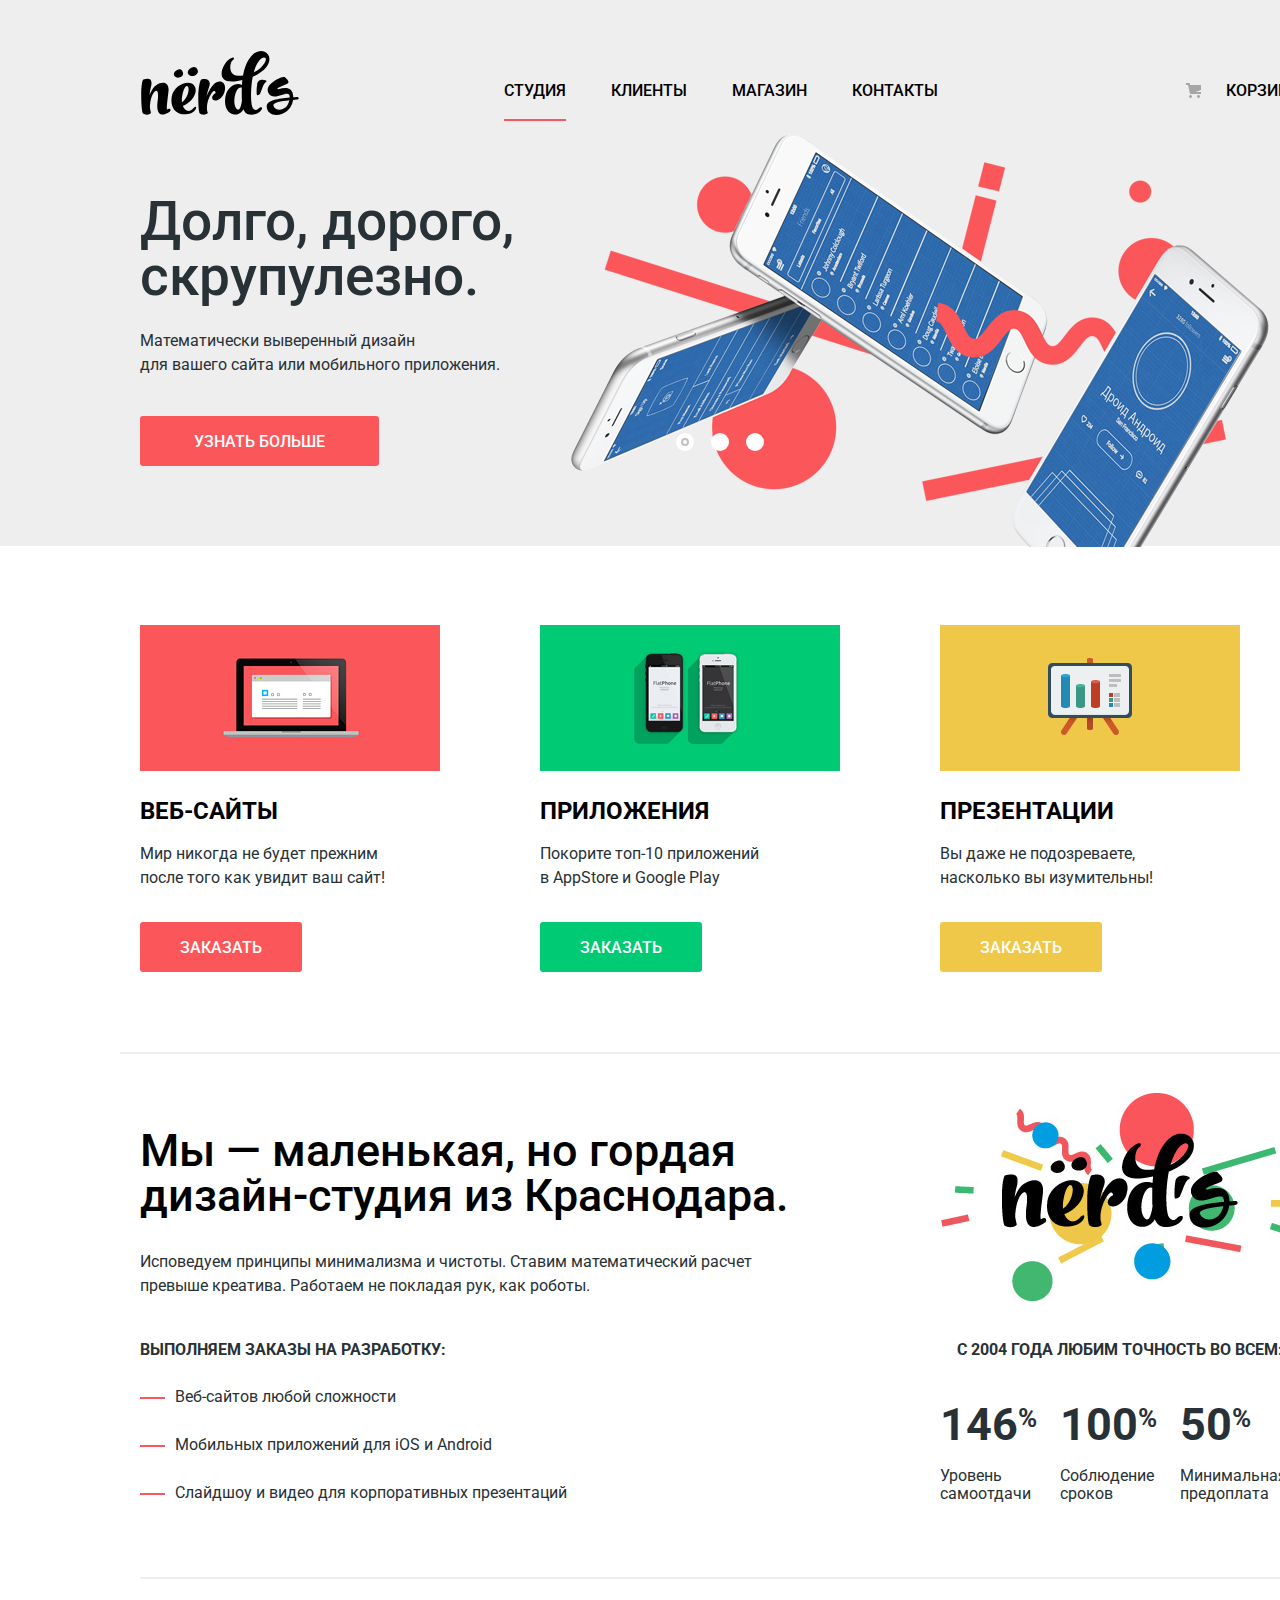
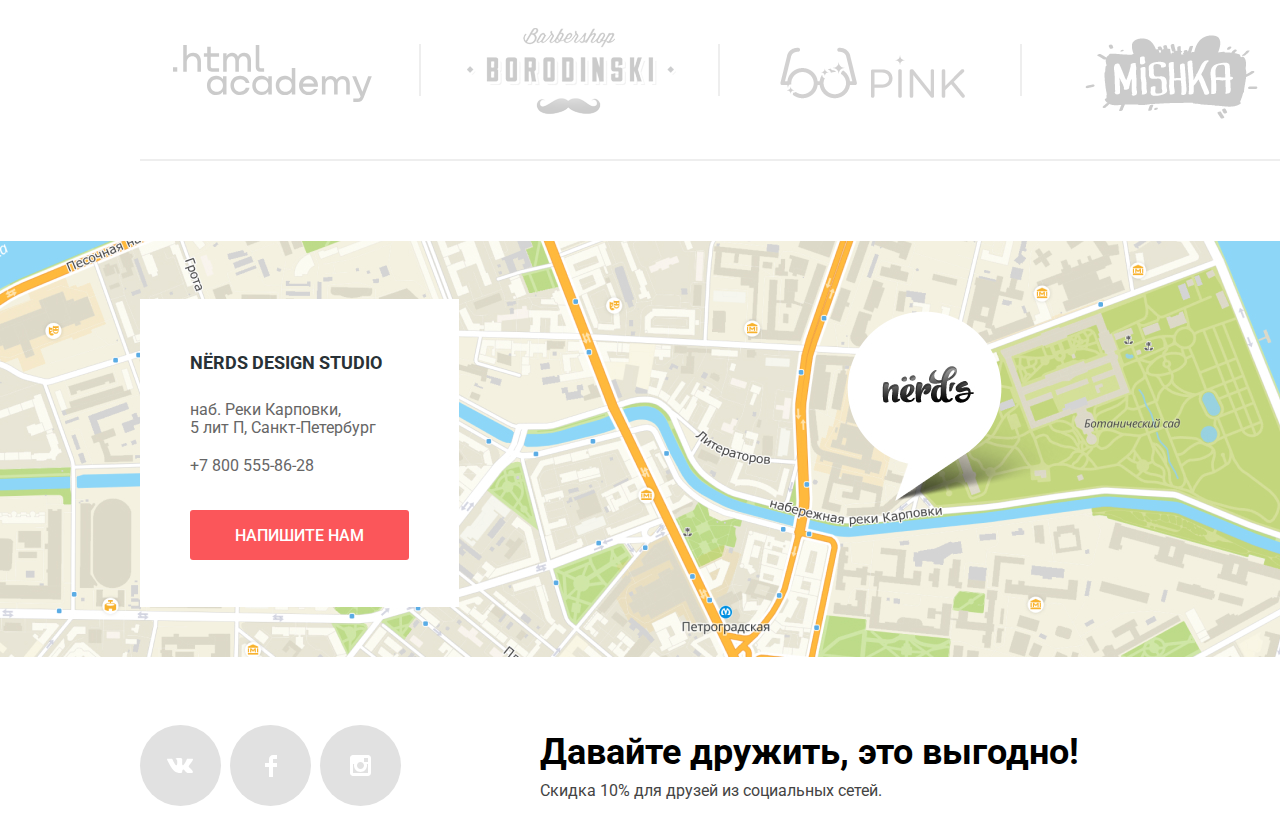
==== commit 23ded450: "upd 06/12/22" ====
--- a/index.html
+++ b/index.html
@@ -4,13 +4,15 @@
 <head>
   <meta charset="utf-8" />
   <title>HTML Academy: Nerds</title>
+  <link rel="stylesheet" href="https://fonts.googleapis.com/css2?family=Roboto:wght@400;500;700&display=swap" />
+  <link rel="stylesheet" href="css/normalize.css" />
+  <!-- <link rel="stylesheet" href="css/style.min.css" /> -->
+  <link rel="stylesheet" href="css/style.css" />
+
   <link rel="icon" href="favicon.ico" />
   <link rel="icon" href="img/favicons/icon.svg" type="image/svg+xml" />
   <link rel="apple-touch-icon" href="img/favicons/180x180.png" sizes="180x180" />
   <link rel="manifest" href="manifest.webmanifest" />
-  <link rel="stylesheet" href="https://fonts.googleapis.com/css2?family=Roboto:wght@400;500;700&display=swap" />
-  <link rel="stylesheet" href="css/normalize.css" />
-  <link rel="stylesheet" href="css/style.css" />
 </head>
 
 <body class="page-body">
@@ -18,7 +20,7 @@
       <nav class="main-navigation">
         <a class="main-header-logo header-logo" href=""><img src="img/nerds-logo.svg" width="160" height="65"
             alt="Логотип интернет магазина Nerds"></a>
-        <ul class="site-navigation">
+        <ul class="site-navigation clear-list">
           <li>
             <a class="site-navigation-link current" href="">Студия</a>
           </li>
@@ -42,7 +44,7 @@
     <div class="slides-container">
       <h2 class="visually-hidden">Слайды</h2>
       <section class="slider">
-        <ul class="slider-list">
+        <ul class="slider-list clear-list">
           <li class="slider-item slide-1 slide slide-current">
             <p>
               Долго, дорого, <br>
@@ -78,15 +80,15 @@
           </li>
         </ul>
         <div class="slider-controls">
-          <button type="button" class="current" aria-label="Первый слайд"></button>
-          <button type="button" aria-label="Второй слайд"></button>
-          <button type="button" aria-label="Третий слайд"></button>
+          <button type="button" class="slider-controls-btn btn-slide-1 current" aria-label="Первый слайд"></button>
+          <button type="button" class="slider-controls-btn btn-slide-2" aria-label="Второй слайд"></button>
+          <button type="button" class="slider-controls-btn btn-slide-3" aria-label="Третий слайд"></button>
         </div>
       </section>
     </div>
     <section class="services">
       <h2 class="visually-hidden">Услуги</h2>
-      <ul class="services-list">
+      <ul class="services-list clear-list">
         <li class="services-item">
           <h3>Веб-сайты</h3>
           <p>
@@ -160,7 +162,7 @@
     </section>
     <section class="partners">
       <h2 class="visually-hidden">Партнеры</h2>
-      <ul class="partners-list">
+      <ul class="partners-list clear-list">
         <li class="partners-item htmlacademy">
           <a class="partner" href="https://htmlacademy.ru/intensive/htmlcss" target="_blank">
             <img src="img/logo_htmlacademy.svg" width="199" height="57" alt="Иконка htmlacademy" /></a>
@@ -180,11 +182,10 @@
     </section>
   </main>
   <footer class="page-footer">
-    <!-- тут будет карта -->
     <div class="map">
       <div class="map-image">
         <!-- <iframe src="https://yandex.ru/map-widget/v1/?um=constructor%3Ad5baaa5e708f5cc276d0650d82e32cb45ed8c13441041d5414aa9b1915f61ca3&amp;source=constructor"
-        width="100%" height="416" frameborder="0" title="наб. Реки Карповки, 5 лит П, Санкт-Петербург"></iframe> -->
+        frameborder="0" title="наб. Реки Карповки, 5 лит П, Санкт-Петербург"></iframe> -->
       </div>
       <img class="map-marker" src="img/map-marker.png" width="231" height="190" alt="маркер на карте" />
     </div>
@@ -204,7 +205,7 @@
       </div>
       <div class="social">
         <h2 class="visually-hidden">Соц сети</h2>
-        <ul>
+        <ul class="clear-list">
           <li>
             <a class="social-button" href=""> <span class="visually-hidden">ВКонтакте</span><svg aria-hidden="true" focusable="false" width="27" height="15"
                 viewBox="0 0 27 15" fill="none" xmlns="http://www.w3.org/2000/svg">
@@ -238,13 +239,12 @@
       </div>
     </div>
   </footer>
-  <!-- модальное окно -->
   <section class="modal">
     <div class="modal-window">
       <h2 class="modal-header"> Напишите нам</h2>
       <form action="https://echo.htmlacademy.ru" method="post">
         <fieldset>
-          <ul class="modal-form" >
+          <ul class="modal-form clear-list">
             <li class="form-item">
               <label class="modal-label" for="name">Ваше имя:</label>
               <input type="text" name="name" id="name" placeholder="Имя Фамилия" required>
@@ -277,6 +277,8 @@
       </button>
     </div>
   </section>
+  <script src="js/slider.js"></script>
+  <script src="js/modal.js"></script>
 </body>
 
 </html>
--- a/css/style.min.css
+++ b/css/style.min.css
@@ -0,0 +1 @@
+:root{--basic-grey:#eeeeee;--basic-grey-2:#E1E1E1;--basic-grey-hover:#dfdfdf;--basic-grey-active:#d5d5d5;--basic-grey-current-pagination:#dbdbdb;--grey-scale:#D7DCDF;--grey-color:#ababab;--grey-color-2:#C1C1C1;--grey-color-3:#D7DCDE;--grey-color-4:#B4B9BB;--basic-black-color:#000000;--basic-black-color-opacity:rgba(0, 0, 0, 0.3);--basic-dark-color:#4D4D4D;--basic-text-color:#283136;--basic-white:#ffffff;--basic-white-opacity:rgba(255, 255, 255, 0.3);--basic--extra-grey:#666666;--basic-dark-grey:#444444;--basic-orange:#fb565a;--basic-orange-hover:#e74246;--basic-orange-active:#d7373b;--basic-green:#00ca74;--basic-green-hover:#00bc6c;--basic-green-active:#00aa62;--basic-yellow:#efc849;--basic-yellow-hover:#eab534;--basic-yellow-active:#e5a722}.page-body{min-width:1160px;margin:0;padding:0;font-family:"Roboto","Arial",sans-serif;font-weight:400;font-size:16px;line-height:24px;color:var(--basic-text-color);background-color:var(--basic-white);min-height:100%;display:-ms-grid;display:grid;-ms-grid-rows:-webkit-min-content 1fr -webkit-min-content;-ms-grid-rows:min-content 1fr min-content;grid-template-rows:-webkit-min-content 1fr -webkit-min-content;grid-template-rows:min-content 1fr min-content;-ms-flex-line-pack:start;align-content:start}.page{height:100%}a{text-decoration:none}img{max-width:100%;height:auto}.visually-hidden{position:absolute;width:1px;height:1px;margin:-1px;border:0;padding:0;white-space:nowrap;-webkit-clip-path:inset(100%);clip-path:inset(100%);clip:rect(0 0 0 0);overflow:hidden}.clear-list,.features dl{margin:0;padding:0}.clear-list li{list-style-type:none}.main-header{background-color:var(--basic-grey)}.main-navigation,.site-navigation{color:var(--basic-black-color);-webkit-box-align:center;-ms-flex-align:center;align-items:center}.main-navigation{background-color:var(--basic-grey);line-height:30px;font-weight:500;text-transform:uppercase;display:-ms-grid;display:grid;-ms-grid-columns:160px 25px 1fr 25px -webkit-min-content;-ms-grid-columns:160px 25px 1fr 25px min-content;grid-template-columns:160px 1fr -webkit-min-content;grid-template-columns:160px 1fr min-content;gap:25px;width:1160px;margin:0 auto;padding:50px 20px 6px}.site-navigation{padding-left:10px;display:-webkit-box;display:-ms-flexbox;display:flex;-ms-flex-wrap:wrap;flex-wrap:wrap;-webkit-box-pack:center;-ms-flex-pack:center;justify-content:center;height:65px}.site-navigation li{padding-top:26px;padding-bottom:9px;z-index:2}.site-navigation-link{margin-right:45px;-webkit-box-flex:1;-ms-flex-positive:1;flex-grow:1}.header-cart{padding-left:50px;height:65px;vertical-align:middle}.header-cart a{display:block;padding-top:26px;padding-bottom:9px;position:relative}.header-cart a::before{content:"";position:absolute;width:15px;height:15px;top:33px;left:-40px;background-image:url(../img/cart-icon.svg);background-repeat:no-repeat;background-position:0 0}.header-cart a,.site-navigation-link{color:var(--basic-black-color)}.header-cart a:focus,.header-cart a:hover,.site-navigation-link:focus,.site-navigation-link:hover{color:var(--basic-orange)}.header-cart a:active,.site-navigation-link:active{color:var(--basic-black-color);opacity:30%}.header-logo,.main-header-logo,.main-navigation a img{height:65px;width:160px}.header-logo:focus,.header-logo:hover,.main-header-logo:focus,.main-header-logo:hover{opacity:70%}.header-logo:active,.main-header-logo:active,.social-button:active svg{opacity:30%}.current{border-bottom:2px solid var(--basic-orange);padding-bottom:19px}.about-company,.services,.slider{margin:0 auto}.about-company,.partners,.services,.slider{width:1160px;padding-left:20px;padding-right:20px}.page__footer__container,.wrapper-catalog-page,.wrapper-catalog-page-header{width:1160px;margin:0 auto;padding-left:20px;padding-right:20px}.slides-container{background-color:var(--basic-grey);margin-bottom:74px}.slider,.slider-item,.slider-item p{position:relative}.slider-item{min-height:431px}.slider-item p{z-index:1;margin:0}.slide-1::after,.slide-2::after,.slide-3::after{content:"";position:absolute;width:760px;height:431px;background-repeat:no-repeat;bottom:6px;right:3px}.slide-1::after{background-image:url(../img/nerds-index-slide1.png)}.slide-2::after{background-image:url(../img/nerds-index-slide2.png)}.slide-3::after{background-image:url(../img/nerds-index-slide3.png)}.slide-1 p:first-child,.slide-2 p:first-child,.slide-3 p:first-child{font-weight:500;font-size:55px;line-height:55px;padding-top:73px}.slide-1 p:first-child{margin-bottom:25px}.slide-2 p:first-child,.slide-3 p:first-child{margin-bottom:37px}.slide-1 p:nth-child(2){margin-bottom:39px}.slide-2 p:nth-child(2){margin-bottom:27px}.slide-3 p:nth-child(2){margin-bottom:26px}.slider-controls{position:absolute;z-index:3;bottom:102px;left:556px;min-width:88px;display:-webkit-box;display:-ms-flexbox;display:flex;-webkit-box-pack:justify;-ms-flex-pack:justify;justify-content:space-between}.slider-controls button{padding:0;width:18px;height:18px;margin-right:17px;background-color:var(--basic-white);border:0;border-radius:50%;position:relative;cursor:pointer}.slider-controls .current::after{content:"";position:absolute;left:5px;top:5px;width:8px;height:8px;background-color:transparent;border:2px solid var(--grey-color-2);border-radius:50%;-webkit-box-sizing:border-box;box-sizing:border-box}.slide{display:none}.slide-current{display:block}.services{min-height:auto;border-bottom:2px solid var(--basic-grey);padding-bottom:80px}.services-list{display:-ms-grid;display:grid;-ms-grid-columns:1fr 40px 1fr 40px 1fr;grid-template-columns:repeat(3,1fr);gap:40px}.services-item{padding-top:170px;width:300px;height:auto;background-repeat:no-repeat}.services-item:nth-child(1){background-image:url(../img/illustration-1.jpg)}.services-item:nth-child(2){background-image:url(../img/illustration-2.jpg)}.services-item:last-child{background-image:url(../img/illustration-3.jpg)}.features dt,.services-item h3{font-weight:700;text-transform:uppercase}.services-item h3{margin:0;padding-top:1px;padding-bottom:16px;font-size:24px;line-height:30px;color:var(--basic-black-color)}.services-item p{margin:0;padding-bottom:32px}.about-company{display:-webkit-box;display:-ms-flexbox;display:flex;-webkit-box-pack:justify;-ms-flex-pack:justify;justify-content:space-between;-webkit-box-align:stretch;-ms-flex-align:stretch;align-items:stretch;padding-top:39px;padding-bottom:72px}.about-company-tagline{font-weight:500;font-size:45px;line-height:45px;color:var(--basic-black-color);margin-top:35px;margin-bottom:32px}.features dt{font-size:16px;line-height:24px;margin-bottom:23px}.features-item{margin:0 0 24px}.features-item:last-child{margin-bottom:0}.features-item::before{content:"";width:25px;height:2px;background-color:var(--basic-orange);display:inline-block;vertical-align:middle;margin-right:10px}.advantage p{font-weight:700;font-size:16px;line-height:24px;margin:0 0 31px;text-align:center;text-transform:uppercase}.advantage-list dt{font-weight:700;font-size:45px;line-height:64px;-ms-grid-row:1;-ms-grid-row-span:1;grid-row:1/2;margin:0}.advantage-list sup{font-size:26px;line-height:40px}.advantage-list dd{font-weight:400;font-size:16px;line-height:18px;margin:0}.about-company-left-column{display:-webkit-box;display:-ms-flexbox;display:flex;-webkit-box-orient:vertical;-webkit-box-direction:normal;-ms-flex-direction:column;flex-direction:column;width:650px}.about-company-mission{margin:0 0 40px}.about-company-right-column{display:-webkit-box;display:-ms-flexbox;display:flex;-webkit-box-orient:vertical;-webkit-box-direction:normal;-ms-flex-direction:column;flex-direction:column;-webkit-box-pack:justify;-ms-flex-pack:justify;justify-content:space-between;-webkit-box-align:end;-ms-flex-align:end;align-items:flex-end;width:360px}.advantage{position:relative;padding-top:245px}.advantage::before{content:"";position:absolute;width:360px;height:208px;top:0;left:0;background-image:url(../img/nerds-illustration.png);background-repeat:no-repeat}.advantage-list{width:360px;display:-ms-grid;display:grid;-ms-grid-columns:(1fr)[3];grid-template-columns:repeat(3,1fr);row-gap:10px;padding:0;margin:0}.partners{margin:0 auto 80px}.partners-list{display:-ms-grid;display:grid;-ms-grid-columns:(1fr)[4];grid-template-columns:repeat(4,1fr);-ms-grid-rows:90px;grid-template-rows:90px;row-gap:10px;border-bottom:2px solid var(--basic-grey);border-top:2px solid var(--basic-grey);-webkit-box-align:center;-ms-flex-align:center;align-items:center;text-align:center;padding-top:46px;padding-bottom:44px;position:relative}.partners-list>:nth-child(1){-ms-grid-row:1;-ms-grid-column:1}.partners-list>:nth-child(2){-ms-grid-row:1;-ms-grid-column:2}.partners-list>:nth-child(3){-ms-grid-row:1;-ms-grid-column:3}.partners-list>:nth-child(4){-ms-grid-row:1;-ms-grid-column:4}.partner img{opacity:.2;position:relative}.partner img:hover,.partners-item:focus-within img,.product li:focus-within .product-item-header,.product li:hover .product-item-header{opacity:1}.partner img:active{opacity:.1}.partners-item{position:relative}.partners-item::after{content:"";position:absolute;display:block;width:2px;height:52px;background-color:var(--basic-grey);right:0;top:50%;-webkit-transform:translateY(-50%);-ms-transform:translateY(-50%);transform:translateY(-50%)}.partners-item:nth-child(4n)::after{display:none}.htmlacademy{right:9px}.htmlacademy img{top:7px;right:4px}.barbershop img{right:4px;top:6px}.pink{left:12px}.pink img{right:5px;top:6px}.mishka{top:10px;left:16px}.button{text-transform:uppercase;border-radius:3px;font-weight:500;font-size:16px;line-height:18px;cursor:pointer;border:0}.button-more{display:inline-block;vertical-align:middle;padding:17px 54px 15px;margin-bottom:80px}.contacts__btn{padding-top:17px;padding-bottom:15px;padding-left:45px}.button-green,.button-orange,.button-yellow{display:inline-block;vertical-align:middle;padding:17px 40px 15px}.button-more,.button-orange,.button-price,.contacts__btn,.modal-btn-send{background-color:var(--basic-orange);color:var(--basic-white)}.button-more:focus,.button-more:hover,.button-orange:focus,.button-orange:hover,.button-price:focus,.button-price:hover,.contacts__btn:focus,.contacts__btn:hover,.modal-btn-send:focus,.modal-btn-send:hover{background-color:var(--basic-orange-hover)}.button-more:active,.button-orange:active,.button-price:active,.contacts__btn:active,.modal-btn-send:active{background-color:var(--basic-orange-active);color:var(--basic-white-opacity)}.button-green{background-color:var(--basic-green);color:var(--basic-white)}.button-green:focus,.button-green:hover{background-color:var(--basic-green-hover)}.button-green:active{background-color:var(--basic-green-active);color:var(--basic-white-opacity)}.button-yellow{background-color:var(--basic-yellow);color:var(--basic-white)}.button-yellow:focus,.button-yellow:hover{background-color:var(--basic-yellow-hover)}.button-yellow:active{background-color:var(--basic-yellow-active);color:var(--basic-white-opacity)}.button-price{border:0;padding:17px 72px 15px;margin-bottom:44px;margin-left:10px;margin-right:10px}.product-pagination-btn{line-height:18px}.current-pagination-btn,.product-pagination-btn{font-weight:500;font-size:16px;color:var(--basic-black-color);border:0}.filters-btn{border:0;padding:15px;width:260px;min-height:50px;margin-bottom:60px}.filters-btn,.product-pagination-btn{background-color:var(--basic-grey)}.filters-btn:focus,.filters-btn:hover,.product-pagination-btn:focus,.product-pagination-btn:hover{background-color:var(--basic-grey-hover)}.filters-btn:active,.product-pagination-btn:active{background-color:var(--basic-grey-active);-webkit-box-shadow:inset 0 3px 0 rgba(0,1,1,.1);box-shadow:inset 0 3px 0 rgba(0,1,1,.1);color:var(--basic-black-color-opacity)}.modal-btn-send{padding:17px 83px 15px}.png-btn{display:block;height:50px;width:50px;text-align:center;line-height:50px}.next-page{width:260px}.current-pagination-btn{background-color:var(--basic-white);border:3px solid var(--basic-grey-current-pagination);-webkit-box-sizing:border-box;box-sizing:border-box;line-height:47px}.page-footer{position:relative}.map{margin:0 auto 68px;width:100%}.map-image{min-width:1440px;height:416px;background-image:url(../img/map_and_marker.jpg);background-repeat:no-repeat;background-position:center}.map-marker{display:none;position:absolute;top:70px;left:970px}.contacts p,.contacts-phone{color:var(--basic--extra-grey);margin:0}.contacts h2{font-weight:700;font-size:18px;line-height:30px;margin:0 0 23px}.adresse,.contacts{display:-webkit-box;display:-ms-flexbox;display:flex;-webkit-box-orient:vertical;-webkit-box-direction:normal;-ms-flex-direction:column;flex-direction:column;-webkit-box-pack:justify;-ms-flex-pack:justify;justify-content:space-between}.contacts{background-color:var(--basic-white);min-height:308px;width:319px;-webkit-box-sizing:border-box;box-sizing:border-box;position:absolute;top:58px;padding:49px 50px 47px}.adresse{min-height:72px;font-weight:400;font-size:16px;line-height:18px;margin-bottom:35px}.adresse p:first-child{margin-bottom:20px}.social,.social ul{display:-webkit-box;display:-ms-flexbox;display:flex}.social ul{margin:0;padding:0;width:261px;-ms-flex-wrap:wrap;flex-wrap:wrap}.social div{margin-left:139px;margin-top:9px}.social li{margin-right:9px;margin-bottom:9px}.social li:nth-child(3n){margin-right:0}.social-button{width:81px;height:81px;background-color:var(--basic-grey-2);border-radius:50%;display:-webkit-box;display:-ms-flexbox;display:flex;-webkit-box-pack:center;-ms-flex-pack:center;justify-content:center;-webkit-box-align:center;-ms-flex-align:center;align-items:center}.social-button:focus,.social-button:hover{background-color:var(--basic-orange-hover)}.social-button:active{background-color:var(--basic-orange-active)}.social p{margin:0}.social p:first-of-type{font-weight:700;font-size:36px;line-height:36px;color:var(--basic-black-color);margin-bottom:10px}.social p:last-of-type{font-weight:400;font-size:16px;line-height:22px;color:var(--basic-dark-grey)}.modal{position:fixed;left:50%;top:49%;-webkit-transform:translate(-50%,-50%);-ms-transform:translate(-50%,-50%);transform:translate(-50%,-50%);z-index:3;display:none}.shown{display:block}.modal-window{position:relative;width:960px;-webkit-box-sizing:border-box;box-sizing:border-box;padding:63px 100px 84px;background-color:var(--basic-white);-webkit-box-shadow:0 20px 40px rgba(0,0,0,.4);box-shadow:0 20px 40px rgba(0,0,0,.4)}.modal-window fieldset{border:0;padding:0;margin:0 0 47px}.modal-header{font-weight:700;font-size:45px;line-height:53px;color:var(--basic-black-color);margin:0 0 37px}.modal-form{display:-webkit-box;display:-ms-flexbox;display:flex;-ms-flex-wrap:wrap;flex-wrap:wrap;-webkit-box-pack:justify;-ms-flex-pack:justify;justify-content:space-between;width:760px}.form-item{width:360px}.form-item:nth-child(3){width:760px;height:150px;margin-top:34px}.form-item:first-child{margin-right:40px}.form-item input,.form-item textarea{width:100%;height:50px;-webkit-box-sizing:border-box;box-sizing:border-box;border:2px solid var(--grey-color-3);border-radius:3px;padding:16px 14px 16px 16px}.form-item textarea{height:118px;resize:none;margin-top:0}.form-item input:hover,.form-item textarea:hover{border-color:var(--grey-color-4)}.modal-label{font-weight:700;font-size:16px;line-height:18px;color:var(--basic-black-color)}.modal-close{position:absolute;padding:0;top:80px;right:90px;width:21px;height:21px;border:0;background-color:transparent;cursor:pointer}.modal-close svg{opacity:.3}.modal-close:focus svg,.modal-close:hover svg{opacity:1}.modal-close:active svg{opacity:.1}.catalog-page-header{margin-top:0;padding-top:73px;padding-bottom:108px;text-align:center;margin-bottom:55px;font-weight:500;font-size:55px;line-height:55px;color:var(--basic-black-color)}.catalog-page-header,.container-catalog-page-bar{background-color:var(--basic-grey)}.wrapper-catalog-page{display:-ms-grid;display:grid;-ms-grid-columns:260px 1fr;grid-template-columns:260px 1fr;-ms-grid-rows:-webkit-max-content 1fr -webkit-max-content;-ms-grid-rows:max-content 1fr max-content;grid-template-rows:-webkit-max-content 1fr -webkit-max-content;grid-template-rows:max-content 1fr max-content}.wrapper-catalog-page>:nth-child(1){-ms-grid-row:1;-ms-grid-column:1}.wrapper-catalog-page>:nth-child(2){-ms-grid-row:1;-ms-grid-column:2}.wrapper-catalog-page>:nth-child(3){-ms-grid-row:2;-ms-grid-column:1}.wrapper-catalog-page>:nth-child(4){-ms-grid-row:2;-ms-grid-column:2}.wrapper-catalog-page>:nth-child(5){-ms-grid-row:3;-ms-grid-column:1}.wrapper-catalog-page>:nth-child(6){-ms-grid-row:3;-ms-grid-column:2}.filters-bar{grid-row:1/-1}.sort-bar{-ms-grid-row:1;-ms-grid-column-span:2;grid-area:1/2/2/4;margin-left:140px}.product-bar,.product-pagination,.sort-bar{-ms-grid-row-span:1;-ms-grid-column:2}.product-bar{-ms-grid-row:2;-ms-grid-column-span:2;grid-area:2/2/3/4;margin-bottom:54px;margin-left:140px}.product-pagination{-ms-grid-row:3;-ms-grid-column-span:1;grid-area:3/2/4/3}.range-filter{width:260px;margin-top:48px}.range-controls{position:relative;height:41px;margin-bottom:15px;background-color:var(--basic-grey);border-radius:5px;padding-top:39px;padding-left:20px;padding-right:20px}.range-controls .scale{height:2px;background:var(--grey-scale)}.bar{width:70%;height:2px;background:var(--basic-green)}.toggle{position:absolute;top:30px;left:0;width:4px;height:4px;padding:0;border:8px solid var(--basic-white);background-color:var(--grey-color);border-radius:50%;-webkit-box-shadow:0 2px 1px rgba(0,0,0,.15);box-shadow:0 2px 1px rgba(0,0,0,.15);cursor:pointer}.toggle-min{left:10px}.toggle-max{left:62%}.price-controls{display:-webkit-box;display:-ms-flexbox;display:flex;-webkit-box-pack:justify;-ms-flex-pack:justify;justify-content:space-between}.price-controls label{text-transform:uppercase;font-family:"Roboto","Arial",sans-serif;font-size:16px}.price-controls input{padding-top:10px;padding-bottom:10px;width:80px;-webkit-box-sizing:border-box;box-sizing:border-box;margin-left:10px;text-align:center;color:var(--basic-text-color);border:0;border-radius:5px;background:var(--basic-grey);font-family:inherit;font-size:inherit}.filters+ul{padding:0;margin:15px 0 0}.filters-bar-form fieldset{border:0;padding:0;margin:0 0 47px}.filters-bar-form fieldset:nth-child(1){margin-top:0;margin-bottom:54px}.filters-bar-form fieldset:nth-child(2){margin-bottom:25px}.filters-bar-form fieldset:last-of-type{margin-bottom:50px}.filters{font-weight:700;font-size:18px;line-height:30px;color:var(--basic-black-color);text-transform:uppercase}.filters-item{font-weight:400;font-size:16px;line-height:20px;color:var(--basic-text-color)}.filters-item-check,.filters-item-radio{margin-bottom:20px}.filters-item label{position:relative;display:block;cursor:pointer;-webkit-user-select:none;-moz-user-select:none;-ms-user-select:none;user-select:none}.filters-item-check:last-child{margin-bottom:0}.check,.radio{padding-left:36px}.filter-input-radio+label::before,.filter-input-radio:checked+label::after{content:"";position:absolute;left:11px;top:50%;-webkit-transform:translate(-50%,-50%);-ms-transform:translate(-50%,-50%);transform:translate(-50%,-50%);-webkit-box-sizing:border-box;box-sizing:border-box;border-radius:50%;opacity:.4}.filter-input-radio+label::before{height:25px;width:25px;border:4px solid var(--basic-dark-color)}.filter-input-radio:checked+label::after{height:9px;width:9px;background-color:var(--basic-dark-color)}.filter-input-checkbox+label::before,.filter-input-checkbox:checked+label::after{content:"";position:absolute;left:0;top:0;width:25px;height:23px;opacity:.4;background-repeat:no-repeat}.filter-input-checkbox+label::before{background-image:url(../img/checkbox-off.svg)}.filter-input-checkbox:checked+label::after{background-image:url(../img/checkbox-on.svg)}.filter-input-checkbox:checked+label::before{display:none}.filter-input-checkbox:checked:focus+label::after,.filter-input-checkbox:checked:hover+label::after,.filter-input-checkbox:focus+label::before,.filter-input-checkbox:hover+label::before,.filter-input-radio:checked:focus+label::after,.filter-input-radio:checked:hover+label::after,.filter-input-radio:focus+label::before,.filter-input-radio:hover+label::before{opacity:1}.filter-input-radio:checked:disabled+label::after,.filter-input-radio:checked:disabled+label::before,.filter-input-radio:disabled+label::after,.filter-input-radio:disabled+label::before{opacity:.1}.filter-input-checkbox:checked:disabled+label::after,.filter-input-checkbox:disabled+label::before{content:"";position:absolute;left:0;top:0;width:25px;height:23px;background-repeat:no-repeat;opacity:1}.filter-input-checkbox:disabled+label::before{background-image:url(../img/checkbox-off-disabled.svg)}.filter-input-checkbox:checked:disabled+label::after{background-image:url(../img/checkbox-on-disabled.svg)}input[disabled]+label{opacity:.3}.sort{display:-webkit-box;display:-ms-flexbox;display:flex;-webkit-box-pack:end;-ms-flex-pack:end;justify-content:flex-end;-webkit-box-align:baseline;-ms-flex-align:baseline;align-items:baseline}.sort-legend{font-weight:700;font-size:18px;line-height:30px;color:var(--basic-black-color);text-transform:uppercase;margin-bottom:48px;margin-right:auto}.sort-arrows,.sort-list{display:-webkit-box;display:-ms-flexbox;display:flex;margin:0;padding:0}.sort-item-arrows{margin-left:18px}.sort-item{margin-right:26px}.sort-list li:last-child{margin-right:29px}.sort-item a,.sort-item-arrows a{font-weight:400;font-size:14px;line-height:18px;color:var(--basic-black-color);opacity:30%;text-transform:uppercase}.sort-item a:focus,.sort-item a:hover,.sort-item-arrows a:focus,.sort-item-arrows a:hover{opacity:60%}.sort-item a:active,.sort-item-arrows a:active{opacity:100%}.product{margin:0;padding:0;display:-ms-grid;display:grid;-ms-grid-columns:1fr 40px 1fr;grid-template-columns:1fr 1fr;row-gap:30px;-webkit-column-gap:40px;-moz-column-gap:40px;column-gap:40px}.product-item-name{font-weight:700;font-size:18px;line-height:30px;color:var(--basic-black-color);text-transform:uppercase}.product-item-name:focus,.product-item-name:hover{color:var(--basic-orange)}.product-item-name:active{color:var(--basic-black-color);opacity:30%}.product-description{font-weight:400;font-size:16px;line-height:18px;color:var(--basic--extra-grey);margin-bottom:32px;padding:0 10px}.product-item,.product-item-header{display:-webkit-box;display:-ms-flexbox;display:flex;width:100%}.product-item{-webkit-box-orient:vertical;-webkit-box-direction:normal;-ms-flex-direction:column;flex-direction:column;min-height:620px;-webkit-box-pack:start;-ms-flex-pack:start;justify-content:flex-start;position:relative;border-bottom-left-radius:5px;border-bottom-right-radius:5px}.product-item:hover{-webkit-box-shadow:0 6px 15px 0#00000040;box-shadow:0 6px 15px 0#00000040}.product-item-header{-webkit-box-align:center;-ms-flex-align:center;align-items:center;padding:0;height:40px;background-color:var(--basic-dark-color);-webkit-box-ordinal-group:2;-ms-flex-order:1;order:1;opacity:12%;border-top-left-radius:5px;border-top-right-radius:5px}.product-item-header li{width:14px;height:14px;background-color:var(--basic-white);border-radius:50%;margin-left:9px}.product-item-header li:first-child{margin-left:16px}.about-product{-webkit-box-ordinal-group:4;-ms-flex-order:3;order:3;width:100%;min-height:231px;background-color:var(--basic-grey);position:absolute;bottom:0;text-align:center;border-bottom-left-radius:5px;border-bottom-right-radius:5px;opacity:0}.product-item-name{margin-top:26px;margin-bottom:12px;padding:0 10px}.product-image,.product-image img{height:578px;border-bottom-left-radius:5px;border-bottom-right-radius:5px}.product-image{width:358px;border:1px solid rgba(0,0,0,.1);background-color:#f2f2f2;-webkit-box-ordinal-group:3;-ms-flex-order:2;order:2;-ms-flex-item-align:center;-ms-grid-row-align:center;align-self:center;cursor:pointer}.product-image img{-o-object-fit:contain;object-fit:contain}.product li:focus-within .about-product,.product li:hover .about-product{display:block;opacity:1}.product-pagination{display:-webkit-box;display:-ms-flexbox;display:flex;-webkit-box-pack:start;-ms-flex-pack:start;justify-content:flex-start;-ms-flex-wrap:wrap;flex-wrap:wrap;padding:0;margin:0 0 50px 140px}.product-pagination li{margin-right:11px;margin-bottom:10px}
--- a/css/style.css
+++ b/css/style.css
@@ -27,7 +27,6 @@
   --basic-yellow: #efc849;
   --basic-yellow-hover: #eab534;
   --basic-yellow-active: #e5a722;
-
 }
 
 /* Global */
@@ -42,10 +41,14 @@
   line-height: 24px;
   color: var(--basic-text-color);
   background-color: var(--basic-white);
-
   min-height: 100%;
+  display: -ms-grid;
   display: grid;
+  -ms-grid-rows: -webkit-min-content 1fr -webkit-min-content;
+  -ms-grid-rows: min-content 1fr min-content;
+  grid-template-rows: -webkit-min-content 1fr -webkit-min-content;
   grid-template-rows: min-content 1fr min-content;
+  -ms-flex-line-pack: start;
   align-content: start;
 }
 
@@ -70,22 +73,24 @@
   border: 0;
   padding: 0;
   white-space: nowrap;
+  -webkit-clip-path: inset(100%);
   clip-path: inset(100%);
   clip: rect(0 0 0 0);
   overflow: hidden;
 }
 
-li {
+.clear-list {
+  margin: 0;
+  padding: 0;
+}
+
+.clear-list li {
   list-style-type: none;
 }
 
-p {
-  margin: 0;
-}
-
 /* header */
 
-.main-header{
+.main-header {
   background-color: var(--basic-grey);
 }
 /* main-navigation  */
@@ -95,11 +100,17 @@
   font-weight: 500;
   text-transform: uppercase;
   color: var(--basic-black-color);
+  display: -ms-grid;
   display: grid;
+  -ms-grid-columns: 160px 25px 1fr 25px -webkit-min-content;
+  -ms-grid-columns: 160px 25px 1fr 25px min-content;
+  grid-template-columns: 160px 1fr -webkit-min-content;
   grid-template-columns: 160px 1fr min-content;
   gap: 25px;
   width: 1160px;
   margin: 0 auto;
+  -webkit-box-align: center;
+  -ms-flex-align: center;
   align-items: center;
   padding-top: 50px;
   padding-left: 20px;
@@ -108,15 +119,21 @@
 }
 
 .site-navigation {
-  list-style-type: none;
   color: var(--basic-black-color);
-  margin: 0 auto;
+/* margin: 0 auto;
+padding: 0; */
   padding-left: 10px;
-  /* padding: 0; */
+  display: -webkit-box;
+  display: -ms-flexbox;
   display: flex;
+  -ms-flex-wrap: wrap;
   flex-wrap: wrap;
+  -webkit-box-pack: center;
+  -ms-flex-pack: center;
   justify-content: center;
   height: 65px;
+  -webkit-box-align: center;
+  -ms-flex-align: center;
   align-items: center;
 }
 
@@ -128,6 +145,8 @@
 
 .site-navigation-link {
   margin-right: 45px;
+  -webkit-box-flex: 1;
+  -ms-flex-positive: 1;
   flex-grow: 1;
 }
 
@@ -151,7 +170,7 @@
   height: 15px;
   top: 33px;
   left: -40px;
-  background-image: url(/img/cart-icon.svg);
+  background-image: url(../img/cart-icon.svg);
   background-repeat: no-repeat;
   background-position: 0 0;
 }
@@ -219,22 +238,21 @@
 
 .slides-container {
   background-color: var(--basic-grey);
-  margin-bottom: 74px;
-
+  margin-bottom: 79px;
 }
 
 .slider {
   position: relative;
 }
 
-.slider-list {
-  margin: 0;
-  padding: 0;
-}
+/* .slider-list {
+margin: 0;
+padding: 0;
+} */
 
 .slider-item {
   position: relative;
-  min-height: 431px;
+  /* min-height: 425px; */
 }
 
 .slider-item p {
@@ -246,64 +264,71 @@
 .slide-1::after,
 .slide-2::after,
 .slide-3::after {
-    content: "";
-    position: absolute;
-    width: 760px;
-    height: 431px;
-    background-repeat: no-repeat;
-    bottom: 6px;
-    right: 3px;
-  }
-
-  .slide-1::after {
-    background-image: url(/img/nerds-index-slide1.png);
-  }
-
-  .slide-2::after {
-    background-image: url(/img/nerds-index-slide2.png);
-  }
-
-  .slide-3::after {
-    background-image: url(/img/nerds-index-slide3.png);
-  }
-
-  .slide-1 p:first-child,
-  .slide-2 p:first-child,
-  .slide-3 p:first-child {
-    font-weight: 500;
-    font-size: 55px;
-    line-height: 55px;
-    padding-top: 73px;
-  }
-
-    .slide-1 p:first-child {
-    margin-bottom: 25px;
-  }
-
-  .slide-2 p:first-child,
-  .slide-3 p:first-child {
-    margin-bottom: 37px;
-  }
-
-  .slide-1 p:nth-child(2) {
-    margin-bottom: 39px;
-  }
-
-  .slide-2 p:nth-child(2) {
-    margin-bottom: 27px;
-  }
-
-  .slide-3 p:nth-child(2) {
-    margin-bottom: 26px;
-  }
+  content: "";
+  position: absolute;
+  width: 760px;
+  height: 431px;
+  background-repeat: no-repeat;
+  right: 3px;
+}
+
+.slide-1::after {
+  background-image: url(../img/nerds-index-slide1.png);
+  bottom: -1px;
+
+}
+
+.slide-2::after {
+  background-image: url(../img/nerds-index-slide2.png);
+  bottom: 1px;
+}
+
+.slide-3::after {
+  background-image: url(../img/nerds-index-slide3.png);
+  bottom: -1px;
+}
+
+.slide-1 p:first-child,
+.slide-2 p:first-child,
+.slide-3 p:first-child {
+  font-weight: 500;
+  font-size: 55px;
+  line-height: 55px;
+  padding-top: 73px;
+}
+
+.slide-1 p:first-child {
+  margin-bottom: 25px;
+}
+
+.slide-2 p:first-child,
+.slide-3 p:first-child {
+  margin-bottom: 37px;
+}
+
+.slide-1 p:nth-child(2) {
+  margin-bottom: 39px;
+}
+
+.slide-2 p:nth-child(2) {
+  margin-bottom: 27px;
+}
+
+.slide-3 p:nth-child(2) {
+  margin-bottom: 26px;
+}
 
 .slider-controls {
   position: absolute;
   z-index: 3;
-  bottom: 102px;
+  bottom: 95px;
   left: 556px;
   min-width: 88px;
+  display: -webkit-box;
+  display: -ms-flexbox;
   display: flex;
+  -webkit-box-pack: justify;
+  -ms-flex-pack: justify;
   justify-content: space-between;
 }
 
@@ -329,6 +354,7 @@
   background-color: transparent;
   border: 2px solid var(--grey-color-2);
   border-radius: 50%;
+  -webkit-box-sizing: border-box;
   box-sizing: border-box;
 }
 
@@ -349,12 +375,13 @@
 }
 
 .services-list {
-  padding: 0;
-  margin: 0;
+/* padding: 0;
+margin: 0; */
+  display: -ms-grid;
   display: grid;
+  -ms-grid-columns: 1fr 40px 1fr 40px 1fr;
   grid-template-columns: repeat(3, 1fr);
   gap: 40px;
-
 }
 
 .services-item {
@@ -365,15 +392,15 @@
 }
 
 .services-item:nth-child(1) {
-  background-image: url(/img/illustration-1.jpg);
+  background-image: url(../img/illustration-1.jpg);
 }
 
 .services-item:nth-child(2) {
-  background-image: url(/img/illustration-2.jpg);
+  background-image: url(../img/illustration-2.jpg);
 }
 
 .services-item:last-child {
-  background-image: url(/img/illustration-3.jpg);
+  background-image: url(../img/illustration-3.jpg);
 }
 
 .services-item h3 {
@@ -394,8 +421,14 @@
 
 /* section about company  */
 .about-company {
+  display: -webkit-box;
+  display: -ms-flexbox;
   display: flex;
+  -webkit-box-pack: justify;
+  -ms-flex-pack: justify;
   justify-content: space-between;
+  -webkit-box-align: stretch;
+  -ms-flex-align: stretch;
   align-items: stretch;
   padding-top: 39px;
   padding-bottom: 72px;
@@ -465,7 +498,12 @@
 }
 
 .about-company-left-column {
+  display: -webkit-box;
+  display: -ms-flexbox;
   display: flex;
+  -webkit-box-orient: vertical;
+  -webkit-box-direction: normal;
+  -ms-flex-direction: column;
   flex-direction: column;
   width: 650px;
 }
@@ -481,9 +519,18 @@
 }
 
 .about-company-right-column {
+  display: -webkit-box;
+  display: -ms-flexbox;
   display: flex;
+  -webkit-box-orient: vertical;
+  -webkit-box-direction: normal;
+  -ms-flex-direction: column;
   flex-direction: column;
+  -webkit-box-pack: justify;
+  -ms-flex-pack: justify;
   justify-content: space-between;
+  -webkit-box-align: end;
+  -ms-flex-align: end;
   align-items: flex-end;
   width: 360px;
 }
@@ -500,13 +547,15 @@
   height: 208px;
   top: 0;
   left: 0;
-  background-image: url(/img/nerds-illustration.png);
+  background-image: url(../img/nerds-illustration.png);
   background-repeat: no-repeat;
 }
 
 .advantage-list {
   width: 360px;
+  display: -ms-grid;
   display: grid;
+  -ms-grid-columns: (1fr)[3];
   grid-template-columns: repeat(3, 1fr);
   row-gap: 10px;
   padding: 0;
@@ -514,6 +563,8 @@
 }
 
 .advantage-list dt {
+  -ms-grid-row: 1;
+  -ms-grid-row-span: 1;
   grid-row: 1 / 2;
   margin: 0;
 }
@@ -522,25 +573,50 @@
   margin: 0;
 }
 
- /* секция Partners Grid */
- .partners {
+/* секция Partners Grid */
+.partners {
   margin-bottom: 80px;
 }
 
 .partners-list {
-  margin: 0;
-  padding: 0;
+/* margin: 0;
+padding: 0; */
+  display: -ms-grid;
   display: grid;
+  -ms-grid-columns: (1fr)[4];
   grid-template-columns: repeat(4, 1fr);
+  -ms-grid-rows: 90px;
   grid-template-rows: 90px;
   row-gap: 10px;
   border-bottom: 2px solid var(--basic-grey);
   border-top: 2px solid var(--basic-grey);
+  -webkit-box-align: center;
+  -ms-flex-align: center;
   align-items: center;
   text-align: center;
   padding-top: 46px;
   padding-bottom: 44px;
   position: relative;
+}
+
+.partners-list > *:nth-child(1) {
+  -ms-grid-row: 1;
+  -ms-grid-column: 1;
+}
+
+.partners-list > *:nth-child(2) {
+  -ms-grid-row: 1;
+  -ms-grid-column: 2;
+}
+
+.partners-list > *:nth-child(3) {
+  -ms-grid-row: 1;
+  -ms-grid-column: 3;
+}
+
+.partners-list > *:nth-child(4) {
+  -ms-grid-row: 1;
+  -ms-grid-column: 4;
 }
 
 .partner img {
@@ -570,6 +646,8 @@
   background-color: var(--basic-grey);
   right: 0;
   top: 50%;
+  -webkit-transform: translateY(-50%);
+  -ms-transform: translateY(-50%);
   transform: translateY(-50%);
 }
 
@@ -580,6 +658,7 @@
 .htmlacademy {
   right: 9px;
 }
+
 .htmlacademy img {
   top: 7px;
   right: 4px;
@@ -728,7 +807,7 @@
   width: 260px;
   min-height: 50px;
   margin-bottom: 60px;
-  /*в случае недополнения product-items*/
+/*в случае недополнения product-items*/
 }
 
 .filters-btn,
@@ -746,6 +825,7 @@
 .filters-btn:active,
 .product-pagination-btn:active {
   background-color: var(--basic-grey-active);
+  -webkit-box-shadow: inset 0px 3px 0px rgba(0, 1, 1, 0.1);
   box-shadow: inset 0px 3px 0px rgba(0, 1, 1, 0.1);
   color: var(--basic-black-color-opacity);
 }
@@ -772,6 +852,7 @@
 .current-pagination-btn {
   background-color: var(--basic-white);
   border: 3px solid var(--basic-grey-current-pagination);
+  -webkit-box-sizing: border-box;
   box-sizing: border-box;
   line-height: 47px;
 }
@@ -780,6 +861,7 @@
 .page-footer {
   position: relative;
 }
+
 .map {
   margin: 0 auto;
   margin-bottom: 68px;
@@ -789,9 +871,13 @@
 .map-image {
   min-width: 1440px;
   height: 416px;
-  background-image: url(/img/map_and_marker.jpg);
+  background-image: url(../img/map_and_marker.jpg);
   background-repeat: no-repeat;
   background-position: center;
+}
+.map-image iframe {
+  width: 100%;
+  height:416px;
 }
 
 .map-marker {
@@ -819,6 +905,7 @@
   background-color: var(--basic-white);
   min-height: 308px;
   width: 319px;
+  -webkit-box-sizing: border-box;
   box-sizing: border-box;
   position: absolute;
   top: 58px;
@@ -826,14 +913,28 @@
 
 .contacts {
   padding: 49px 50px 47px 50px;
+  display: -webkit-box;
+  display: -ms-flexbox;
   display: flex;
+  -webkit-box-orient: vertical;
+  -webkit-box-direction: normal;
+  -ms-flex-direction: column;
   flex-direction: column;
+  -webkit-box-pack: justify;
+  -ms-flex-pack: justify;
   justify-content: space-between;
 }
 
 .adresse {
+  display: -webkit-box;
+  display: -ms-flexbox;
   display: flex;
+  -webkit-box-orient: vertical;
+  -webkit-box-direction: normal;
+  -ms-flex-direction: column;
   flex-direction: column;
+  -webkit-box-pack: justify;
+  -ms-flex-pack: justify;
   justify-content: space-between;
   min-height: 72px;
   font-weight: 400;
@@ -841,12 +942,15 @@
   line-height: 18px;
   margin-bottom: 35px;
 }
-.adresse p:first-child{
+
+.adresse p:first-child {
   margin-bottom: 20px;
 }
 
 /* social */
 .social {
+  display: -webkit-box;
+  display: -ms-flexbox;
   display: flex;
 }
 
@@ -854,13 +958,17 @@
   margin: 0;
   padding: 0;
   width: 261px;
+  display: -webkit-box;
+  display: -ms-flexbox;
   display: flex;
+  -ms-flex-wrap: wrap;
   flex-wrap: wrap;
 }
-  .social div {
-    margin-left: 139px;
-    margin-top: 9px;
-  }
+
+.social div {
+  margin-left: 139px;
+  margin-top: 9px;
+}
 
 .social li {
   margin-right: 9px;
@@ -876,8 +984,14 @@
   height: 81px;
   background-color: var(--basic-grey-2);
   border-radius: 50%;
+  display: -webkit-box;
+  display: -ms-flexbox;
   display: flex;
+  -webkit-box-pack: center;
+  -ms-flex-pack: center;
   justify-content: center;
+  -webkit-box-align: center;
+  -ms-flex-align: center;
   align-items: center;
 }
 
@@ -893,6 +1007,7 @@
 .social-button:active svg {
   opacity: 30%;
 }
+
 .social p {
   margin: 0;
 }
@@ -916,17 +1031,36 @@
 .modal {
   position: fixed;
   left: 50%;
-  top: 48.8%;
+  top: 49%;
+  -webkit-transform: translate(-50%, -50%);
+  -ms-transform: translate(-50%, -50%);
   transform: translate(-50%, -50%);
   z-index: 3;
   display: none;
 }
+.modal-show {
+  display: block;
+  animation: bounce 1s;
+}
+
+
 
 .modal-window {
   position: relative;
+  width: 960px;
+  -webkit-box-sizing: border-box;
+  box-sizing: border-box;
   padding: 63px 100px 84px 100px;
   background-color: var(--basic-white);
+  -webkit-box-shadow: 0px 20px 40px rgba(0, 0, 0, 0.4);
   box-shadow: 0px 20px 40px rgba(0, 0, 0, 0.4);
+}
+
+.modal-window fieldset {
+  border: none;
+  padding: 0;
+  margin: 0;
+  margin-bottom: 47px;
 }
 
 .modal-header {
@@ -935,11 +1069,17 @@
   line-height: 53px;
   color: var(--basic-black-color);
   margin: 0;
+  margin-bottom: 37px;
 }
 
 .modal-form {
+  display: -webkit-box;
+  display: -ms-flexbox;
   display: flex;
+  -ms-flex-wrap: wrap;
   flex-wrap: wrap;
+  -webkit-box-pack: justify;
+  -ms-flex-pack: justify;
   justify-content: space-between;
   width: 760px;
 }
@@ -962,6 +1102,7 @@
 .form-item textarea {
   width: 100%;
   height: 50px;
+  -webkit-box-sizing: border-box;
   box-sizing: border-box;
   border: 2px solid var(--grey-color-3);
   border-radius: 3px;
@@ -984,8 +1125,8 @@
 
 .form-item input:invalid,
 .form-item textarea:invalid {
-  border-color: var(--basic-orange-hover);
-  color: var(--basic-orange-hover);
+border-color: var(--basic-orange-hover);
+color: var(--basic-orange-hover);
 }
 
 .modal-label {
@@ -994,8 +1135,6 @@
   line-height: 18px;
   color: var(--basic-black-color);
 }
-
-
 
 .modal-close {
   position: absolute;
@@ -1021,9 +1160,48 @@
 .modal-close:active svg {
   opacity: 0.1;
 }
+/* Animations */
+@keyframes bounce {
+  0% {
+    top: -1000px;
+  }
+
+  70% {
+    top: 50%;
+  }
+
+  90% {
+    top: 45%;
+  }
+
+  100% {
+    top: 50%;
+  }
+}
+
+@keyframes shake {
+  0%,
+  100% {
+    transform: translateX(0);
+  }
+
+  10%,
+  30%,
+  50%,
+  70%,
+  90% {
+    transform: translateX(-10px);
+  }
+
+  20%,
+  40%,
+  60%,
+  80% {
+    transform: translateX(10px);
+  }
+}
 
 /* PAGE catalog */
-
 
 .catalog-page-header {
   margin-top: 0;
@@ -1044,9 +1222,44 @@
 
 /* wrapper-catalog-page  GRID*/
 .wrapper-catalog-page {
+  display: -ms-grid;
   display: grid;
+  -ms-grid-columns: 260px 1fr;
   grid-template-columns: 260px 1fr;
+  -ms-grid-rows: -webkit-max-content 1fr -webkit-max-content;
+  -ms-grid-rows: max-content 1fr max-content;
+  grid-template-rows: -webkit-max-content 1fr -webkit-max-content;
   grid-template-rows: max-content 1fr max-content;
+}
+
+.wrapper-catalog-page > *:nth-child(1) {
+  -ms-grid-row: 1;
+  -ms-grid-column: 1;
+}
+
+.wrapper-catalog-page > *:nth-child(2) {
+  -ms-grid-row: 1;
+  -ms-grid-column: 2;
+}
+
+.wrapper-catalog-page > *:nth-child(3) {
+  -ms-grid-row: 2;
+  -ms-grid-column: 1;
+}
+
+.wrapper-catalog-page > *:nth-child(4) {
+  -ms-grid-row: 2;
+  -ms-grid-column: 2;
+}
+
+.wrapper-catalog-page > *:nth-child(5) {
+  -ms-grid-row: 3;
+  -ms-grid-column: 1;
+}
+
+.wrapper-catalog-page > *:nth-child(6) {
+  -ms-grid-row: 3;
+  -ms-grid-column: 2;
 }
 
 .filters-bar {
@@ -1054,17 +1267,29 @@
 }
 
 .sort-bar {
+  -ms-grid-row: 1;
+  -ms-grid-row-span: 1;
+  -ms-grid-column: 2;
+  -ms-grid-column-span: 2;
   grid-area: 1/2/2/4;
   margin-left: 140px;
 }
 
 .product-bar {
+  -ms-grid-row: 2;
+  -ms-grid-row-span: 1;
+  -ms-grid-column: 2;
+  -ms-grid-column-span: 2;
   grid-area: 2/2/3/4;
   margin-bottom: 54px;
   margin-left: 140px;
 }
 
 .product-pagination {
+  -ms-grid-row: 3;
+  -ms-grid-row-span: 1;
+  -ms-grid-column: 2;
+  -ms-grid-column-span: 1;
   grid-area: 3/2/4/3;
 }
 
@@ -1076,11 +1301,11 @@
 }
 
 /* .filter-item legend {
-  font-weight: 700;
-  font-size: 18px;
-  line-height: 30px;
-  color: var(--basic-black-color);
-  text-transform: uppercase;
+font-weight: 700;
+font-size: 18px;
+line-height: 30px;
+color: var(--basic-black-color);
+text-transform: uppercase;
 } */
 
 .range-controls {
@@ -1115,6 +1340,7 @@
   border: 8px solid var(--basic-white);
   background-color: var(--grey-color);
   border-radius: 50%;
+  -webkit-box-shadow: 0px 2px 1px rgba(0, 0, 0, 0.15);
   box-shadow: 0px 2px 1px rgba(0, 0, 0, 0.15);
   cursor: pointer;
 }
@@ -1124,12 +1350,16 @@
 }
 
 .toggle-max {
-  /* left: 165px; */
+/* left: 165px; */
   left: 62%;
 }
 
 .price-controls {
+  display: -webkit-box;
+  display: -ms-flexbox;
   display: flex;
+  -webkit-box-pack: justify;
+  -ms-flex-pack: justify;
   justify-content: space-between;
 }
 
@@ -1140,11 +1370,12 @@
 }
 
 .price-controls input {
-  /* width: 60px;
-  padding: 10px; */
+/* width: 60px;
+padding: 10px; */
   padding-top: 10px;
   padding-bottom: 10px;
   width: 80px;
+  -webkit-box-sizing: border-box;
   box-sizing: border-box;
   margin-left: 10px;
   text-align: center;
@@ -1168,7 +1399,7 @@
   border: none;
   margin: 0;
   padding: 0;
-  /* margin-top: 37px; */
+/* margin-top: 37px; */
   margin-bottom: 47px;
 }
 
@@ -1191,7 +1422,6 @@
   line-height: 30px;
   color: var(--basic-black-color);
   text-transform: uppercase;
-  /* margin-bottom: 16px; */
 }
 
 .filters-item {
@@ -1209,6 +1439,9 @@
   position: relative;
   display: block;
   cursor: pointer;
+  -webkit-user-select: none;
+  -moz-user-select: none;
+  -ms-user-select: none;
   user-select: none;
 }
 
@@ -1234,7 +1467,10 @@
   position: absolute;
   left: 11px;
   top: 50%;
+  -webkit-transform: translate(-50%, -50%);
+  -ms-transform: translate(-50%, -50%);
   transform: translate(-50%, -50%);
+  -webkit-box-sizing: border-box;
   box-sizing: border-box;
   border-radius: 50%;
   opacity: 0.4;
@@ -1266,11 +1502,11 @@
 }
 
 .filter-input-checkbox+label::before {
-  background-image: url(/img/checkbox-off.svg);
+  background-image: url(../img/checkbox-off.svg);
 }
 
 .filter-input-checkbox:checked+label::after {
-  background-image: url(/img/checkbox-on.svg);
+  background-image: url(../img/checkbox-on.svg);
 }
 
 .filter-input-checkbox:checked+label::before {
@@ -1311,12 +1547,11 @@
 }
 
 .filter-input-checkbox:disabled+label::before {
-  background-image: url(/img/checkbox-off-disabled.svg);
-
+  background-image: url(../img/checkbox-off-disabled.svg);
 }
 
 .filter-input-checkbox:checked:disabled+label::after {
-  background-image: url(/img/checkbox-on-disabled.svg);
+  background-image: url(../img/checkbox-on-disabled.svg);
 }
 
 input[disabled]+label {
@@ -1326,8 +1561,14 @@
 /* sort-bar */
 
 .sort {
+  display: -webkit-box;
+  display: -ms-flexbox;
   display: flex;
+  -webkit-box-pack: end;
+  -ms-flex-pack: end;
   justify-content: flex-end;
+  -webkit-box-align: baseline;
+  -ms-flex-align: baseline;
   align-items: baseline;
 }
 
@@ -1339,11 +1580,12 @@
   text-transform: uppercase;
   margin-bottom: 48px;
   margin-right: auto;
-
 }
 
 .sort-list,
 .sort-arrows {
+  display: -webkit-box;
+  display: -ms-flexbox;
   display: flex;
   margin: 0;
   padding: 0;
@@ -1387,9 +1629,13 @@
 .product {
   margin: 0;
   padding: 0;
+  display: -ms-grid;
   display: grid;
+  -ms-grid-columns: 1fr 40px 1fr;
   grid-template-columns: 1fr 1fr;
   row-gap: 30px;
+  -webkit-column-gap: 40px;
+  -moz-column-gap: 40px;
   column-gap: 40px;
 }
 
@@ -1399,7 +1645,6 @@
   line-height: 30px;
   color: var(--basic-black-color);
   text-transform: uppercase;
-
 }
 
 .product-item-name:hover,
@@ -1424,10 +1669,17 @@
 /* product-item Flex */
 
 .product-item {
+  display: -webkit-box;
+  display: -ms-flexbox;
   display: flex;
+  -webkit-box-orient: vertical;
+  -webkit-box-direction: normal;
+  -ms-flex-direction: column;
   flex-direction: column;
   width: 100%;
   min-height: 620px;
+  -webkit-box-pack: start;
+  -ms-flex-pack: start;
   justify-content: flex-start;
   position: relative;
   border-bottom-left-radius: 5px;
@@ -1435,16 +1687,23 @@
 }
 
 .product-item:hover {
+  -webkit-box-shadow: 0px 6px 15px 0px #00000040;
   box-shadow: 0px 6px 15px 0px #00000040;
 }
 
 .product-item-header {
+  display: -webkit-box;
+  display: -ms-flexbox;
   display: flex;
+  -webkit-box-align: center;
+  -ms-flex-align: center;
   align-items: center;
   padding: 0;
   width: 100%;
   height: 40px;
   background-color: var(--basic-dark-color);
+  -webkit-box-ordinal-group: 2;
+  -ms-flex-order: 1;
   order: 1;
   opacity: 12%;
   border-top-left-radius: 5px;
@@ -1464,6 +1723,8 @@
 }
 
 .about-product {
+  -webkit-box-ordinal-group: 4;
+  -ms-flex-order: 3;
   order: 3;
   width: 100%;
   min-height: 231px;
@@ -1473,7 +1734,7 @@
   text-align: center;
   border-bottom-left-radius: 5px;
   border-bottom-right-radius: 5px;
-  /* display: none; */
+/* display: none; */
   opacity: 0;
 }
 
@@ -1490,7 +1751,11 @@
   background-color: #F2F2F2;
   border-bottom-left-radius: 5px;
   border-bottom-right-radius: 5px;
+  -webkit-box-ordinal-group: 3;
+  -ms-flex-order: 2;
   order: 2;
+  -ms-flex-item-align: center;
+  -ms-grid-row-align: center;
   align-self: center;
   cursor: pointer;
 }
@@ -1499,6 +1764,7 @@
   height: 578px;
   border-bottom-left-radius: 5px;
   border-bottom-right-radius: 5px;
+  -o-object-fit: contain;
   object-fit: contain;
 }
 
@@ -1516,8 +1782,13 @@
 
 /* product-pagination FLEX  */
 .product-pagination {
+  display: -webkit-box;
+  display: -ms-flexbox;
   display: flex;
+  -webkit-box-pack: start;
+  -ms-flex-pack: start;
   justify-content: flex-start;
+  -ms-flex-wrap: wrap;
   flex-wrap: wrap;
   margin: 0;
   padding: 0;
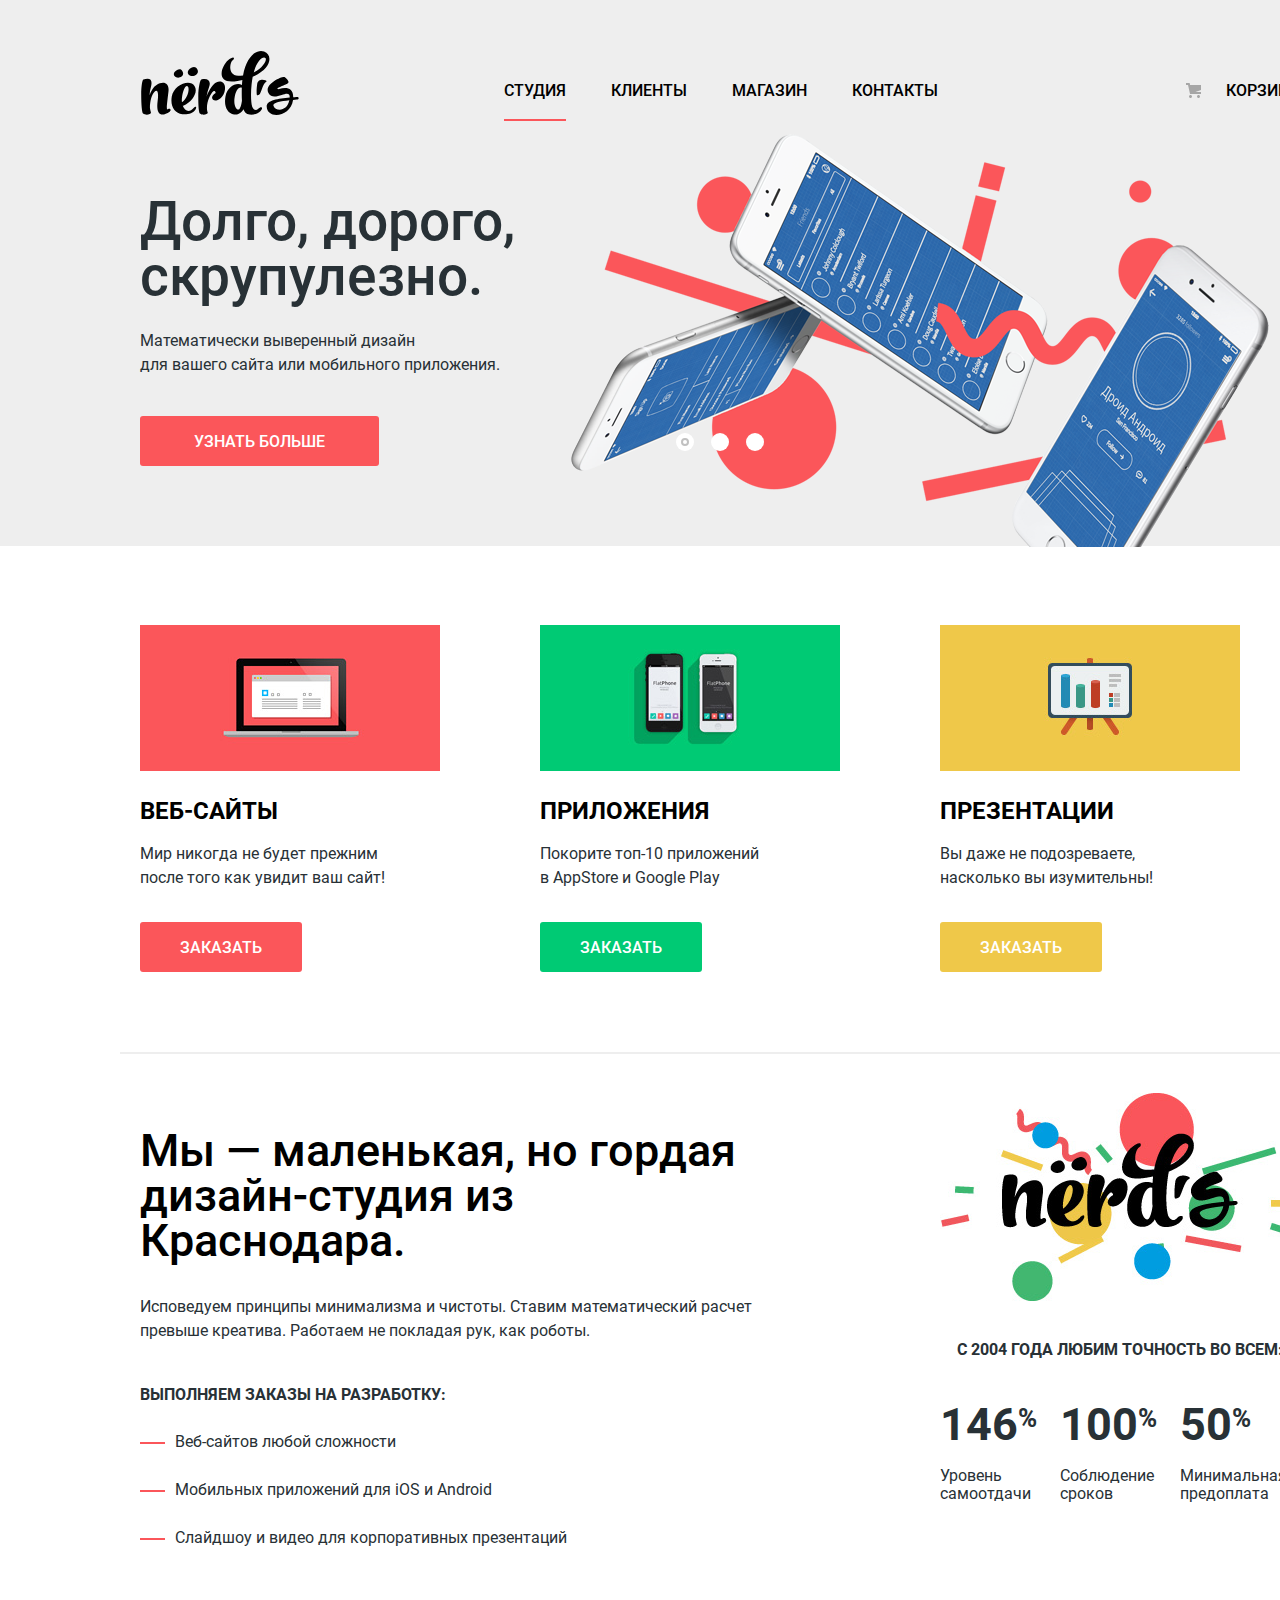
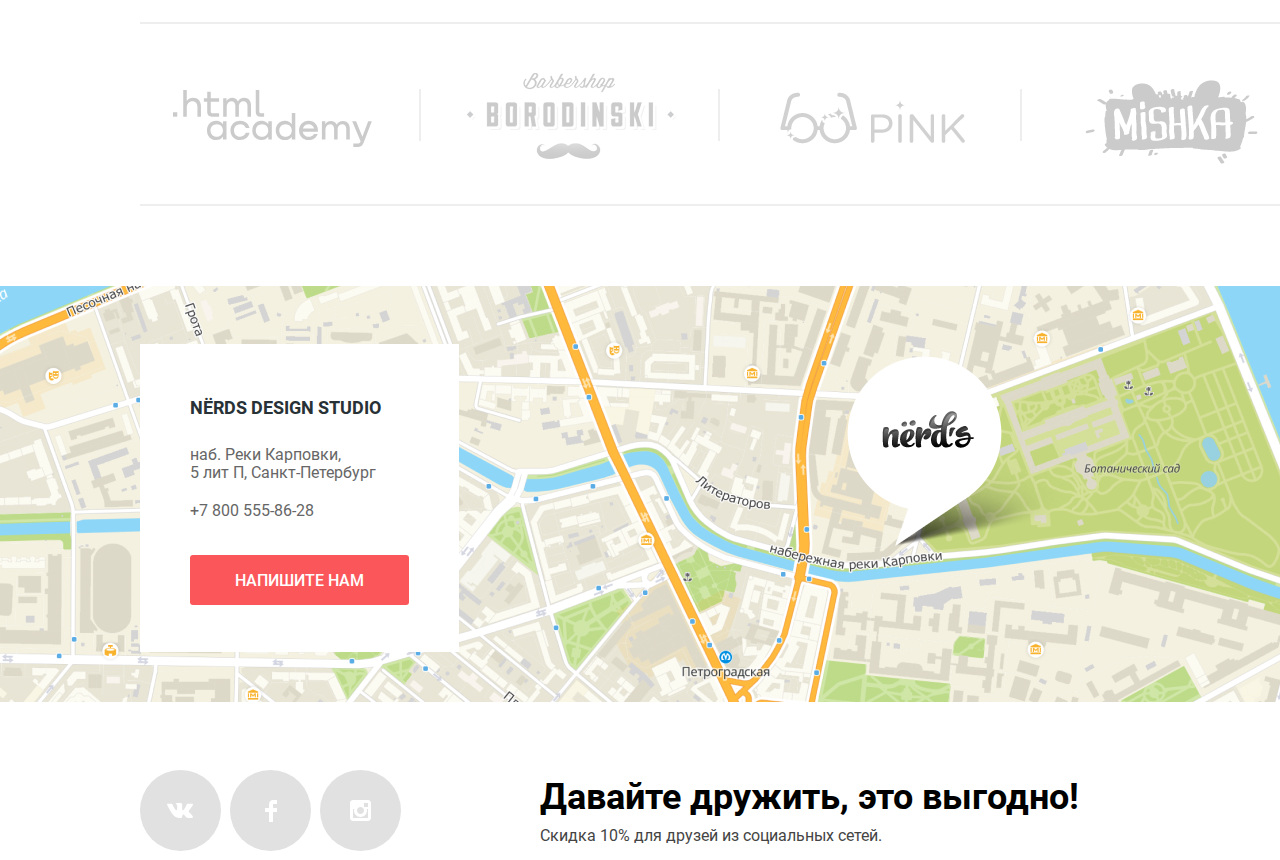
==== commit 565bc7bc: "complite" ====
--- a/index.html
+++ b/index.html
@@ -6,9 +6,8 @@
   <title>HTML Academy: Nerds</title>
   <link rel="stylesheet" href="https://fonts.googleapis.com/css2?family=Roboto:wght@400;500;700&display=swap" />
   <link rel="stylesheet" href="css/normalize.css" />
-  <!-- <link rel="stylesheet" href="css/style.min.css" /> -->
-  <link rel="stylesheet" href="css/style.css" />
-
+  <link rel="stylesheet" href="css/style.min.css" />
+  <!-- <link rel="stylesheet" href="css/style.css" /> -->
   <link rel="icon" href="favicon.ico" />
   <link rel="icon" href="img/favicons/icon.svg" type="image/svg+xml" />
   <link rel="apple-touch-icon" href="img/favicons/180x180.png" sizes="180x180" />
@@ -137,7 +136,6 @@
         </div>
       </div>
       <div class="about-company-right-column">
-        <!-- <img src="img/nerds-illustration.png" width="360" height="208" alt="nerds-illustration" /> -->
         <div class="advantage">
           <p>с 2004 года любим точность во всем:</p>
           <dl class="advantage-list">
@@ -184,8 +182,8 @@
   <footer class="page-footer">
     <div class="map">
       <div class="map-image">
-        <!-- <iframe src="https://yandex.ru/map-widget/v1/?um=constructor%3Ad5baaa5e708f5cc276d0650d82e32cb45ed8c13441041d5414aa9b1915f61ca3&amp;source=constructor"
-        frameborder="0" title="наб. Реки Карповки, 5 лит П, Санкт-Петербург"></iframe> -->
+        <iframe src="https://yandex.ru/map-widget/v1/?um=constructor%3Ad5baaa5e708f5cc276d0650d82e32cb45ed8c13441041d5414aa9b1915f61ca3&amp;source=constructor"
+        title="наб. Реки Карповки, 5 лит П, Санкт-Петербург"></iframe>
       </div>
       <img class="map-marker" src="img/map-marker.png" width="231" height="190" alt="маркер на карте" />
     </div>
@@ -277,8 +275,8 @@
       </button>
     </div>
   </section>
-  <script src="js/slider.js"></script>
-  <script src="js/modal.js"></script>
+  <script src="js/slider.min.js"></script>
+  <script src="js/modal.min.js"></script>
 </body>
 
 </html>
--- a/css/style.min.css
+++ b/css/style.min.css
@@ -1 +1 @@
-:root{--basic-grey:#eeeeee;--basic-grey-2:#E1E1E1;--basic-grey-hover:#dfdfdf;--basic-grey-active:#d5d5d5;--basic-grey-current-pagination:#dbdbdb;--grey-scale:#D7DCDF;--grey-color:#ababab;--grey-color-2:#C1C1C1;--grey-color-3:#D7DCDE;--grey-color-4:#B4B9BB;--basic-black-color:#000000;--basic-black-color-opacity:rgba(0, 0, 0, 0.3);--basic-dark-color:#4D4D4D;--basic-text-color:#283136;--basic-white:#ffffff;--basic-white-opacity:rgba(255, 255, 255, 0.3);--basic--extra-grey:#666666;--basic-dark-grey:#444444;--basic-orange:#fb565a;--basic-orange-hover:#e74246;--basic-orange-active:#d7373b;--basic-green:#00ca74;--basic-green-hover:#00bc6c;--basic-green-active:#00aa62;--basic-yellow:#efc849;--basic-yellow-hover:#eab534;--basic-yellow-active:#e5a722}.page-body{min-width:1160px;margin:0;padding:0;font-family:"Roboto","Arial",sans-serif;font-weight:400;font-size:16px;line-height:24px;color:var(--basic-text-color);background-color:var(--basic-white);min-height:100%;display:-ms-grid;display:grid;-ms-grid-rows:-webkit-min-content 1fr -webkit-min-content;-ms-grid-rows:min-content 1fr min-content;grid-template-rows:-webkit-min-content 1fr -webkit-min-content;grid-template-rows:min-content 1fr min-content;-ms-flex-line-pack:start;align-content:start}.page{height:100%}a{text-decoration:none}img{max-width:100%;height:auto}.visually-hidden{position:absolute;width:1px;height:1px;margin:-1px;border:0;padding:0;white-space:nowrap;-webkit-clip-path:inset(100%);clip-path:inset(100%);clip:rect(0 0 0 0);overflow:hidden}.clear-list,.features dl{margin:0;padding:0}.clear-list li{list-style-type:none}.main-header{background-color:var(--basic-grey)}.main-navigation,.site-navigation{color:var(--basic-black-color);-webkit-box-align:center;-ms-flex-align:center;align-items:center}.main-navigation{background-color:var(--basic-grey);line-height:30px;font-weight:500;text-transform:uppercase;display:-ms-grid;display:grid;-ms-grid-columns:160px 25px 1fr 25px -webkit-min-content;-ms-grid-columns:160px 25px 1fr 25px min-content;grid-template-columns:160px 1fr -webkit-min-content;grid-template-columns:160px 1fr min-content;gap:25px;width:1160px;margin:0 auto;padding:50px 20px 6px}.site-navigation{padding-left:10px;display:-webkit-box;display:-ms-flexbox;display:flex;-ms-flex-wrap:wrap;flex-wrap:wrap;-webkit-box-pack:center;-ms-flex-pack:center;justify-content:center;height:65px}.site-navigation li{padding-top:26px;padding-bottom:9px;z-index:2}.site-navigation-link{margin-right:45px;-webkit-box-flex:1;-ms-flex-positive:1;flex-grow:1}.header-cart{padding-left:50px;height:65px;vertical-align:middle}.header-cart a{display:block;padding-top:26px;padding-bottom:9px;position:relative}.header-cart a::before{content:"";position:absolute;width:15px;height:15px;top:33px;left:-40px;background-image:url(../img/cart-icon.svg);background-repeat:no-repeat;background-position:0 0}.header-cart a,.site-navigation-link{color:var(--basic-black-color)}.header-cart a:focus,.header-cart a:hover,.site-navigation-link:focus,.site-navigation-link:hover{color:var(--basic-orange)}.header-cart a:active,.site-navigation-link:active{color:var(--basic-black-color);opacity:30%}.header-logo,.main-header-logo,.main-navigation a img{height:65px;width:160px}.header-logo:focus,.header-logo:hover,.main-header-logo:focus,.main-header-logo:hover{opacity:70%}.header-logo:active,.main-header-logo:active,.social-button:active svg{opacity:30%}.current{border-bottom:2px solid var(--basic-orange);padding-bottom:19px}.about-company,.services,.slider{margin:0 auto}.about-company,.partners,.services,.slider{width:1160px;padding-left:20px;padding-right:20px}.page__footer__container,.wrapper-catalog-page,.wrapper-catalog-page-header{width:1160px;margin:0 auto;padding-left:20px;padding-right:20px}.slides-container{background-color:var(--basic-grey);margin-bottom:74px}.slider,.slider-item,.slider-item p{position:relative}.slider-item{min-height:431px}.slider-item p{z-index:1;margin:0}.slide-1::after,.slide-2::after,.slide-3::after{content:"";position:absolute;width:760px;height:431px;background-repeat:no-repeat;bottom:6px;right:3px}.slide-1::after{background-image:url(../img/nerds-index-slide1.png)}.slide-2::after{background-image:url(../img/nerds-index-slide2.png)}.slide-3::after{background-image:url(../img/nerds-index-slide3.png)}.slide-1 p:first-child,.slide-2 p:first-child,.slide-3 p:first-child{font-weight:500;font-size:55px;line-height:55px;padding-top:73px}.slide-1 p:first-child{margin-bottom:25px}.slide-2 p:first-child,.slide-3 p:first-child{margin-bottom:37px}.slide-1 p:nth-child(2){margin-bottom:39px}.slide-2 p:nth-child(2){margin-bottom:27px}.slide-3 p:nth-child(2){margin-bottom:26px}.slider-controls{position:absolute;z-index:3;bottom:102px;left:556px;min-width:88px;display:-webkit-box;display:-ms-flexbox;display:flex;-webkit-box-pack:justify;-ms-flex-pack:justify;justify-content:space-between}.slider-controls button{padding:0;width:18px;height:18px;margin-right:17px;background-color:var(--basic-white);border:0;border-radius:50%;position:relative;cursor:pointer}.slider-controls .current::after{content:"";position:absolute;left:5px;top:5px;width:8px;height:8px;background-color:transparent;border:2px solid var(--grey-color-2);border-radius:50%;-webkit-box-sizing:border-box;box-sizing:border-box}.slide{display:none}.slide-current{display:block}.services{min-height:auto;border-bottom:2px solid var(--basic-grey);padding-bottom:80px}.services-list{display:-ms-grid;display:grid;-ms-grid-columns:1fr 40px 1fr 40px 1fr;grid-template-columns:repeat(3,1fr);gap:40px}.services-item{padding-top:170px;width:300px;height:auto;background-repeat:no-repeat}.services-item:nth-child(1){background-image:url(../img/illustration-1.jpg)}.services-item:nth-child(2){background-image:url(../img/illustration-2.jpg)}.services-item:last-child{background-image:url(../img/illustration-3.jpg)}.features dt,.services-item h3{font-weight:700;text-transform:uppercase}.services-item h3{margin:0;padding-top:1px;padding-bottom:16px;font-size:24px;line-height:30px;color:var(--basic-black-color)}.services-item p{margin:0;padding-bottom:32px}.about-company{display:-webkit-box;display:-ms-flexbox;display:flex;-webkit-box-pack:justify;-ms-flex-pack:justify;justify-content:space-between;-webkit-box-align:stretch;-ms-flex-align:stretch;align-items:stretch;padding-top:39px;padding-bottom:72px}.about-company-tagline{font-weight:500;font-size:45px;line-height:45px;color:var(--basic-black-color);margin-top:35px;margin-bottom:32px}.features dt{font-size:16px;line-height:24px;margin-bottom:23px}.features-item{margin:0 0 24px}.features-item:last-child{margin-bottom:0}.features-item::before{content:"";width:25px;height:2px;background-color:var(--basic-orange);display:inline-block;vertical-align:middle;margin-right:10px}.advantage p{font-weight:700;font-size:16px;line-height:24px;margin:0 0 31px;text-align:center;text-transform:uppercase}.advantage-list dt{font-weight:700;font-size:45px;line-height:64px;-ms-grid-row:1;-ms-grid-row-span:1;grid-row:1/2;margin:0}.advantage-list sup{font-size:26px;line-height:40px}.advantage-list dd{font-weight:400;font-size:16px;line-height:18px;margin:0}.about-company-left-column{display:-webkit-box;display:-ms-flexbox;display:flex;-webkit-box-orient:vertical;-webkit-box-direction:normal;-ms-flex-direction:column;flex-direction:column;width:650px}.about-company-mission{margin:0 0 40px}.about-company-right-column{display:-webkit-box;display:-ms-flexbox;display:flex;-webkit-box-orient:vertical;-webkit-box-direction:normal;-ms-flex-direction:column;flex-direction:column;-webkit-box-pack:justify;-ms-flex-pack:justify;justify-content:space-between;-webkit-box-align:end;-ms-flex-align:end;align-items:flex-end;width:360px}.advantage{position:relative;padding-top:245px}.advantage::before{content:"";position:absolute;width:360px;height:208px;top:0;left:0;background-image:url(../img/nerds-illustration.png);background-repeat:no-repeat}.advantage-list{width:360px;display:-ms-grid;display:grid;-ms-grid-columns:(1fr)[3];grid-template-columns:repeat(3,1fr);row-gap:10px;padding:0;margin:0}.partners{margin:0 auto 80px}.partners-list{display:-ms-grid;display:grid;-ms-grid-columns:(1fr)[4];grid-template-columns:repeat(4,1fr);-ms-grid-rows:90px;grid-template-rows:90px;row-gap:10px;border-bottom:2px solid var(--basic-grey);border-top:2px solid var(--basic-grey);-webkit-box-align:center;-ms-flex-align:center;align-items:center;text-align:center;padding-top:46px;padding-bottom:44px;position:relative}.partners-list>:nth-child(1){-ms-grid-row:1;-ms-grid-column:1}.partners-list>:nth-child(2){-ms-grid-row:1;-ms-grid-column:2}.partners-list>:nth-child(3){-ms-grid-row:1;-ms-grid-column:3}.partners-list>:nth-child(4){-ms-grid-row:1;-ms-grid-column:4}.partner img{opacity:.2;position:relative}.partner img:hover,.partners-item:focus-within img,.product li:focus-within .product-item-header,.product li:hover .product-item-header{opacity:1}.partner img:active{opacity:.1}.partners-item{position:relative}.partners-item::after{content:"";position:absolute;display:block;width:2px;height:52px;background-color:var(--basic-grey);right:0;top:50%;-webkit-transform:translateY(-50%);-ms-transform:translateY(-50%);transform:translateY(-50%)}.partners-item:nth-child(4n)::after{display:none}.htmlacademy{right:9px}.htmlacademy img{top:7px;right:4px}.barbershop img{right:4px;top:6px}.pink{left:12px}.pink img{right:5px;top:6px}.mishka{top:10px;left:16px}.button{text-transform:uppercase;border-radius:3px;font-weight:500;font-size:16px;line-height:18px;cursor:pointer;border:0}.button-more{display:inline-block;vertical-align:middle;padding:17px 54px 15px;margin-bottom:80px}.contacts__btn{padding-top:17px;padding-bottom:15px;padding-left:45px}.button-green,.button-orange,.button-yellow{display:inline-block;vertical-align:middle;padding:17px 40px 15px}.button-more,.button-orange,.button-price,.contacts__btn,.modal-btn-send{background-color:var(--basic-orange);color:var(--basic-white)}.button-more:focus,.button-more:hover,.button-orange:focus,.button-orange:hover,.button-price:focus,.button-price:hover,.contacts__btn:focus,.contacts__btn:hover,.modal-btn-send:focus,.modal-btn-send:hover{background-color:var(--basic-orange-hover)}.button-more:active,.button-orange:active,.button-price:active,.contacts__btn:active,.modal-btn-send:active{background-color:var(--basic-orange-active);color:var(--basic-white-opacity)}.button-green{background-color:var(--basic-green);color:var(--basic-white)}.button-green:focus,.button-green:hover{background-color:var(--basic-green-hover)}.button-green:active{background-color:var(--basic-green-active);color:var(--basic-white-opacity)}.button-yellow{background-color:var(--basic-yellow);color:var(--basic-white)}.button-yellow:focus,.button-yellow:hover{background-color:var(--basic-yellow-hover)}.button-yellow:active{background-color:var(--basic-yellow-active);color:var(--basic-white-opacity)}.button-price{border:0;padding:17px 72px 15px;margin-bottom:44px;margin-left:10px;margin-right:10px}.product-pagination-btn{line-height:18px}.current-pagination-btn,.product-pagination-btn{font-weight:500;font-size:16px;color:var(--basic-black-color);border:0}.filters-btn{border:0;padding:15px;width:260px;min-height:50px;margin-bottom:60px}.filters-btn,.product-pagination-btn{background-color:var(--basic-grey)}.filters-btn:focus,.filters-btn:hover,.product-pagination-btn:focus,.product-pagination-btn:hover{background-color:var(--basic-grey-hover)}.filters-btn:active,.product-pagination-btn:active{background-color:var(--basic-grey-active);-webkit-box-shadow:inset 0 3px 0 rgba(0,1,1,.1);box-shadow:inset 0 3px 0 rgba(0,1,1,.1);color:var(--basic-black-color-opacity)}.modal-btn-send{padding:17px 83px 15px}.png-btn{display:block;height:50px;width:50px;text-align:center;line-height:50px}.next-page{width:260px}.current-pagination-btn{background-color:var(--basic-white);border:3px solid var(--basic-grey-current-pagination);-webkit-box-sizing:border-box;box-sizing:border-box;line-height:47px}.page-footer{position:relative}.map{margin:0 auto 68px;width:100%}.map-image{min-width:1440px;height:416px;background-image:url(../img/map_and_marker.jpg);background-repeat:no-repeat;background-position:center}.map-marker{display:none;position:absolute;top:70px;left:970px}.contacts p,.contacts-phone{color:var(--basic--extra-grey);margin:0}.contacts h2{font-weight:700;font-size:18px;line-height:30px;margin:0 0 23px}.adresse,.contacts{display:-webkit-box;display:-ms-flexbox;display:flex;-webkit-box-orient:vertical;-webkit-box-direction:normal;-ms-flex-direction:column;flex-direction:column;-webkit-box-pack:justify;-ms-flex-pack:justify;justify-content:space-between}.contacts{background-color:var(--basic-white);min-height:308px;width:319px;-webkit-box-sizing:border-box;box-sizing:border-box;position:absolute;top:58px;padding:49px 50px 47px}.adresse{min-height:72px;font-weight:400;font-size:16px;line-height:18px;margin-bottom:35px}.adresse p:first-child{margin-bottom:20px}.social,.social ul{display:-webkit-box;display:-ms-flexbox;display:flex}.social ul{margin:0;padding:0;width:261px;-ms-flex-wrap:wrap;flex-wrap:wrap}.social div{margin-left:139px;margin-top:9px}.social li{margin-right:9px;margin-bottom:9px}.social li:nth-child(3n){margin-right:0}.social-button{width:81px;height:81px;background-color:var(--basic-grey-2);border-radius:50%;display:-webkit-box;display:-ms-flexbox;display:flex;-webkit-box-pack:center;-ms-flex-pack:center;justify-content:center;-webkit-box-align:center;-ms-flex-align:center;align-items:center}.social-button:focus,.social-button:hover{background-color:var(--basic-orange-hover)}.social-button:active{background-color:var(--basic-orange-active)}.social p{margin:0}.social p:first-of-type{font-weight:700;font-size:36px;line-height:36px;color:var(--basic-black-color);margin-bottom:10px}.social p:last-of-type{font-weight:400;font-size:16px;line-height:22px;color:var(--basic-dark-grey)}.modal{position:fixed;left:50%;top:49%;-webkit-transform:translate(-50%,-50%);-ms-transform:translate(-50%,-50%);transform:translate(-50%,-50%);z-index:3;display:none}.shown{display:block}.modal-window{position:relative;width:960px;-webkit-box-sizing:border-box;box-sizing:border-box;padding:63px 100px 84px;background-color:var(--basic-white);-webkit-box-shadow:0 20px 40px rgba(0,0,0,.4);box-shadow:0 20px 40px rgba(0,0,0,.4)}.modal-window fieldset{border:0;padding:0;margin:0 0 47px}.modal-header{font-weight:700;font-size:45px;line-height:53px;color:var(--basic-black-color);margin:0 0 37px}.modal-form{display:-webkit-box;display:-ms-flexbox;display:flex;-ms-flex-wrap:wrap;flex-wrap:wrap;-webkit-box-pack:justify;-ms-flex-pack:justify;justify-content:space-between;width:760px}.form-item{width:360px}.form-item:nth-child(3){width:760px;height:150px;margin-top:34px}.form-item:first-child{margin-right:40px}.form-item input,.form-item textarea{width:100%;height:50px;-webkit-box-sizing:border-box;box-sizing:border-box;border:2px solid var(--grey-color-3);border-radius:3px;padding:16px 14px 16px 16px}.form-item textarea{height:118px;resize:none;margin-top:0}.form-item input:hover,.form-item textarea:hover{border-color:var(--grey-color-4)}.modal-label{font-weight:700;font-size:16px;line-height:18px;color:var(--basic-black-color)}.modal-close{position:absolute;padding:0;top:80px;right:90px;width:21px;height:21px;border:0;background-color:transparent;cursor:pointer}.modal-close svg{opacity:.3}.modal-close:focus svg,.modal-close:hover svg{opacity:1}.modal-close:active svg{opacity:.1}.catalog-page-header{margin-top:0;padding-top:73px;padding-bottom:108px;text-align:center;margin-bottom:55px;font-weight:500;font-size:55px;line-height:55px;color:var(--basic-black-color)}.catalog-page-header,.container-catalog-page-bar{background-color:var(--basic-grey)}.wrapper-catalog-page{display:-ms-grid;display:grid;-ms-grid-columns:260px 1fr;grid-template-columns:260px 1fr;-ms-grid-rows:-webkit-max-content 1fr -webkit-max-content;-ms-grid-rows:max-content 1fr max-content;grid-template-rows:-webkit-max-content 1fr -webkit-max-content;grid-template-rows:max-content 1fr max-content}.wrapper-catalog-page>:nth-child(1){-ms-grid-row:1;-ms-grid-column:1}.wrapper-catalog-page>:nth-child(2){-ms-grid-row:1;-ms-grid-column:2}.wrapper-catalog-page>:nth-child(3){-ms-grid-row:2;-ms-grid-column:1}.wrapper-catalog-page>:nth-child(4){-ms-grid-row:2;-ms-grid-column:2}.wrapper-catalog-page>:nth-child(5){-ms-grid-row:3;-ms-grid-column:1}.wrapper-catalog-page>:nth-child(6){-ms-grid-row:3;-ms-grid-column:2}.filters-bar{grid-row:1/-1}.sort-bar{-ms-grid-row:1;-ms-grid-column-span:2;grid-area:1/2/2/4;margin-left:140px}.product-bar,.product-pagination,.sort-bar{-ms-grid-row-span:1;-ms-grid-column:2}.product-bar{-ms-grid-row:2;-ms-grid-column-span:2;grid-area:2/2/3/4;margin-bottom:54px;margin-left:140px}.product-pagination{-ms-grid-row:3;-ms-grid-column-span:1;grid-area:3/2/4/3}.range-filter{width:260px;margin-top:48px}.range-controls{position:relative;height:41px;margin-bottom:15px;background-color:var(--basic-grey);border-radius:5px;padding-top:39px;padding-left:20px;padding-right:20px}.range-controls .scale{height:2px;background:var(--grey-scale)}.bar{width:70%;height:2px;background:var(--basic-green)}.toggle{position:absolute;top:30px;left:0;width:4px;height:4px;padding:0;border:8px solid var(--basic-white);background-color:var(--grey-color);border-radius:50%;-webkit-box-shadow:0 2px 1px rgba(0,0,0,.15);box-shadow:0 2px 1px rgba(0,0,0,.15);cursor:pointer}.toggle-min{left:10px}.toggle-max{left:62%}.price-controls{display:-webkit-box;display:-ms-flexbox;display:flex;-webkit-box-pack:justify;-ms-flex-pack:justify;justify-content:space-between}.price-controls label{text-transform:uppercase;font-family:"Roboto","Arial",sans-serif;font-size:16px}.price-controls input{padding-top:10px;padding-bottom:10px;width:80px;-webkit-box-sizing:border-box;box-sizing:border-box;margin-left:10px;text-align:center;color:var(--basic-text-color);border:0;border-radius:5px;background:var(--basic-grey);font-family:inherit;font-size:inherit}.filters+ul{padding:0;margin:15px 0 0}.filters-bar-form fieldset{border:0;padding:0;margin:0 0 47px}.filters-bar-form fieldset:nth-child(1){margin-top:0;margin-bottom:54px}.filters-bar-form fieldset:nth-child(2){margin-bottom:25px}.filters-bar-form fieldset:last-of-type{margin-bottom:50px}.filters{font-weight:700;font-size:18px;line-height:30px;color:var(--basic-black-color);text-transform:uppercase}.filters-item{font-weight:400;font-size:16px;line-height:20px;color:var(--basic-text-color)}.filters-item-check,.filters-item-radio{margin-bottom:20px}.filters-item label{position:relative;display:block;cursor:pointer;-webkit-user-select:none;-moz-user-select:none;-ms-user-select:none;user-select:none}.filters-item-check:last-child{margin-bottom:0}.check,.radio{padding-left:36px}.filter-input-radio+label::before,.filter-input-radio:checked+label::after{content:"";position:absolute;left:11px;top:50%;-webkit-transform:translate(-50%,-50%);-ms-transform:translate(-50%,-50%);transform:translate(-50%,-50%);-webkit-box-sizing:border-box;box-sizing:border-box;border-radius:50%;opacity:.4}.filter-input-radio+label::before{height:25px;width:25px;border:4px solid var(--basic-dark-color)}.filter-input-radio:checked+label::after{height:9px;width:9px;background-color:var(--basic-dark-color)}.filter-input-checkbox+label::before,.filter-input-checkbox:checked+label::after{content:"";position:absolute;left:0;top:0;width:25px;height:23px;opacity:.4;background-repeat:no-repeat}.filter-input-checkbox+label::before{background-image:url(../img/checkbox-off.svg)}.filter-input-checkbox:checked+label::after{background-image:url(../img/checkbox-on.svg)}.filter-input-checkbox:checked+label::before{display:none}.filter-input-checkbox:checked:focus+label::after,.filter-input-checkbox:checked:hover+label::after,.filter-input-checkbox:focus+label::before,.filter-input-checkbox:hover+label::before,.filter-input-radio:checked:focus+label::after,.filter-input-radio:checked:hover+label::after,.filter-input-radio:focus+label::before,.filter-input-radio:hover+label::before{opacity:1}.filter-input-radio:checked:disabled+label::after,.filter-input-radio:checked:disabled+label::before,.filter-input-radio:disabled+label::after,.filter-input-radio:disabled+label::before{opacity:.1}.filter-input-checkbox:checked:disabled+label::after,.filter-input-checkbox:disabled+label::before{content:"";position:absolute;left:0;top:0;width:25px;height:23px;background-repeat:no-repeat;opacity:1}.filter-input-checkbox:disabled+label::before{background-image:url(../img/checkbox-off-disabled.svg)}.filter-input-checkbox:checked:disabled+label::after{background-image:url(../img/checkbox-on-disabled.svg)}input[disabled]+label{opacity:.3}.sort{display:-webkit-box;display:-ms-flexbox;display:flex;-webkit-box-pack:end;-ms-flex-pack:end;justify-content:flex-end;-webkit-box-align:baseline;-ms-flex-align:baseline;align-items:baseline}.sort-legend{font-weight:700;font-size:18px;line-height:30px;color:var(--basic-black-color);text-transform:uppercase;margin-bottom:48px;margin-right:auto}.sort-arrows,.sort-list{display:-webkit-box;display:-ms-flexbox;display:flex;margin:0;padding:0}.sort-item-arrows{margin-left:18px}.sort-item{margin-right:26px}.sort-list li:last-child{margin-right:29px}.sort-item a,.sort-item-arrows a{font-weight:400;font-size:14px;line-height:18px;color:var(--basic-black-color);opacity:30%;text-transform:uppercase}.sort-item a:focus,.sort-item a:hover,.sort-item-arrows a:focus,.sort-item-arrows a:hover{opacity:60%}.sort-item a:active,.sort-item-arrows a:active{opacity:100%}.product{margin:0;padding:0;display:-ms-grid;display:grid;-ms-grid-columns:1fr 40px 1fr;grid-template-columns:1fr 1fr;row-gap:30px;-webkit-column-gap:40px;-moz-column-gap:40px;column-gap:40px}.product-item-name{font-weight:700;font-size:18px;line-height:30px;color:var(--basic-black-color);text-transform:uppercase}.product-item-name:focus,.product-item-name:hover{color:var(--basic-orange)}.product-item-name:active{color:var(--basic-black-color);opacity:30%}.product-description{font-weight:400;font-size:16px;line-height:18px;color:var(--basic--extra-grey);margin-bottom:32px;padding:0 10px}.product-item,.product-item-header{display:-webkit-box;display:-ms-flexbox;display:flex;width:100%}.product-item{-webkit-box-orient:vertical;-webkit-box-direction:normal;-ms-flex-direction:column;flex-direction:column;min-height:620px;-webkit-box-pack:start;-ms-flex-pack:start;justify-content:flex-start;position:relative;border-bottom-left-radius:5px;border-bottom-right-radius:5px}.product-item:hover{-webkit-box-shadow:0 6px 15px 0#00000040;box-shadow:0 6px 15px 0#00000040}.product-item-header{-webkit-box-align:center;-ms-flex-align:center;align-items:center;padding:0;height:40px;background-color:var(--basic-dark-color);-webkit-box-ordinal-group:2;-ms-flex-order:1;order:1;opacity:12%;border-top-left-radius:5px;border-top-right-radius:5px}.product-item-header li{width:14px;height:14px;background-color:var(--basic-white);border-radius:50%;margin-left:9px}.product-item-header li:first-child{margin-left:16px}.about-product{-webkit-box-ordinal-group:4;-ms-flex-order:3;order:3;width:100%;min-height:231px;background-color:var(--basic-grey);position:absolute;bottom:0;text-align:center;border-bottom-left-radius:5px;border-bottom-right-radius:5px;opacity:0}.product-item-name{margin-top:26px;margin-bottom:12px;padding:0 10px}.product-image,.product-image img{height:578px;border-bottom-left-radius:5px;border-bottom-right-radius:5px}.product-image{width:358px;border:1px solid rgba(0,0,0,.1);background-color:#f2f2f2;-webkit-box-ordinal-group:3;-ms-flex-order:2;order:2;-ms-flex-item-align:center;-ms-grid-row-align:center;align-self:center;cursor:pointer}.product-image img{-o-object-fit:contain;object-fit:contain}.product li:focus-within .about-product,.product li:hover .about-product{display:block;opacity:1}.product-pagination{display:-webkit-box;display:-ms-flexbox;display:flex;-webkit-box-pack:start;-ms-flex-pack:start;justify-content:flex-start;-ms-flex-wrap:wrap;flex-wrap:wrap;padding:0;margin:0 0 50px 140px}.product-pagination li{margin-right:11px;margin-bottom:10px}
+@keyframes bounce{0%{top:-1000px}70%,to{top:50%}90%{top:45%}}@keyframes shake{0%,to{left:50%}10%,30%,50%,70%,90%{left:49%}20%,40%,60%,80%{left:51%}}@font-face{font-family:"Roboto";src:url(../fonts/roboto.woff2)format("woff2"),url(../fonts/roboto.woff)format("woff");font-weight:400;font-style:normal}@font-face{font-family:"Roboto";src:url(../fonts/robotomedium.woff2)format("woff2"),url(../fonts/robotomedium.woff)format("woff");font-weight:500;font-style:normal}@font-face{font-family:"Roboto";src:url(../fonts/robotobold.woff2)format("woff2"),url(../fonts/robotobold.woff)format("woff");font-weight:700;font-style:normal}:root{--basic-grey:#eeeeee;--basic-grey-2:#E1E1E1;--basic-grey-hover:#dfdfdf;--basic-grey-active:#d5d5d5;--basic-grey-current-pagination:#dbdbdb;--grey-scale:#D7DCDF;--grey-color:#ababab;--grey-color-2:#C1C1C1;--grey-color-3:#D7DCDE;--grey-color-4:#B4B9BB;--basic-black-color:#000000;--basic-black-color-opacity:rgba(0, 0, 0, 0.3);--basic-dark-color:#4D4D4D;--basic-text-color:#283136;--basic-white:#ffffff;--basic-white-opacity:rgba(255, 255, 255, 0.3);--basic--extra-grey:#666666;--basic-dark-grey:#444444;--basic-orange:#fb565a;--basic-orange-hover:#e74246;--basic-orange-active:#d7373b;--basic-green:#00ca74;--basic-green-hover:#00bc6c;--basic-green-active:#00aa62;--basic-yellow:#efc849;--basic-yellow-hover:#eab534;--basic-yellow-active:#e5a722}.page-body{min-width:1160px;margin:0;padding:0;font-family:"Roboto","Arial",sans-serif;font-weight:400;font-size:16px;line-height:24px;color:var(--basic-text-color);background-color:var(--basic-white);min-height:100%;display:-ms-grid;display:grid;-ms-grid-rows:-webkit-min-content 1fr -webkit-min-content;-ms-grid-rows:min-content 1fr min-content;grid-template-rows:-webkit-min-content 1fr -webkit-min-content;grid-template-rows:min-content 1fr min-content;-ms-flex-line-pack:start;align-content:start}.page{height:100%}a{text-decoration:none}img{max-width:100%;height:auto}.visually-hidden{position:absolute;width:1px;height:1px;margin:-1px;border:0;padding:0;white-space:nowrap;-webkit-clip-path:inset(100%);clip-path:inset(100%);clip:rect(0 0 0 0);overflow:hidden}.clear-list,.features dl{margin:0;padding:0}.clear-list li{list-style-type:none}.main-header{background-color:var(--basic-grey)}.main-navigation,.site-navigation{color:var(--basic-black-color);-webkit-box-align:center;-ms-flex-align:center;align-items:center}.main-navigation{background-color:var(--basic-grey);line-height:30px;font-weight:500;text-transform:uppercase;display:-ms-grid;display:grid;-ms-grid-columns:160px 25px 1fr 25px -webkit-min-content;-ms-grid-columns:160px 25px 1fr 25px min-content;grid-template-columns:160px 1fr -webkit-min-content;grid-template-columns:160px 1fr min-content;gap:25px;width:1160px;margin:0 auto;padding:50px 20px 6px}.site-navigation{padding-left:10px;display:-webkit-box;display:-ms-flexbox;display:flex;-ms-flex-wrap:wrap;flex-wrap:wrap;-webkit-box-pack:center;-ms-flex-pack:center;justify-content:center;height:65px}.site-navigation li{padding-top:26px;padding-bottom:9px;z-index:2}.site-navigation-link{margin-right:45px;-webkit-box-flex:1;-ms-flex-positive:1;flex-grow:1}.header-cart{padding-left:50px;height:65px;vertical-align:middle}.header-cart a{display:block;padding-top:26px;padding-bottom:9px;position:relative}.header-cart a::before{content:"";position:absolute;width:15px;height:15px;top:33px;left:-40px;background-image:url(../img/cart-icon.svg);background-repeat:no-repeat;background-position:0 0}.header-cart a,.site-navigation-link{color:var(--basic-black-color)}.header-cart a:focus,.header-cart a:hover,.site-navigation-link:focus,.site-navigation-link:hover{color:var(--basic-orange)}.header-cart a:active,.site-navigation-link:active{color:var(--basic-black-color);opacity:30%}.header-logo,.main-header-logo,.main-navigation a img{height:65px;width:160px}.header-logo:focus,.header-logo:hover,.main-header-logo:focus,.main-header-logo:hover{opacity:70%}.header-logo:active,.main-header-logo:active,.social-button:active svg{opacity:30%}.current{border-bottom:2px solid var(--basic-orange);padding-bottom:19px}.about-company,.services,.slider{margin:0 auto}.about-company,.partners,.services,.slider{width:1160px;padding-left:20px;padding-right:20px}.page__footer__container,.wrapper-catalog-page,.wrapper-catalog-page-header{width:1160px;margin:0 auto;padding-left:20px;padding-right:20px}.slides-container{background-color:var(--basic-grey);margin-bottom:79px}.slider,.slider-item,.slider-item p{position:relative}.slider-item p{z-index:1;margin:0}.slide-1::after,.slide-2::after,.slide-3::after{content:"";position:absolute;width:760px;height:431px;background-repeat:no-repeat;right:3px}.slide-1::after{background-image:url(../img/nerds-index-slide1.png);bottom:-1px}.slide-2::after{background-image:url(../img/nerds-index-slide2.png);bottom:1px}.slide-3::after{background-image:url(../img/nerds-index-slide3.png);bottom:-1px}.slide-1 p:first-child,.slide-2 p:first-child,.slide-3 p:first-child{font-weight:500;font-size:55px;line-height:55px;padding-top:73px}.slide-1 p:first-child{margin-bottom:25px}.slide-2 p:first-child,.slide-3 p:first-child{margin-bottom:37px}.slide-1 p:nth-child(2){margin-bottom:39px}.slide-2 p:nth-child(2){margin-bottom:27px}.slide-3 p:nth-child(2){margin-bottom:26px}.slider-controls{position:absolute;z-index:3;bottom:95px;left:556px;min-width:88px;display:-webkit-box;display:-ms-flexbox;display:flex;-webkit-box-pack:justify;-ms-flex-pack:justify;justify-content:space-between}.slider-controls button{padding:0;width:18px;height:18px;margin-right:17px;background-color:var(--basic-white);border:0;border-radius:50%;position:relative;cursor:pointer}.slider-controls .current::after{content:"";position:absolute;left:5px;top:5px;width:8px;height:8px;background-color:transparent;border:2px solid var(--grey-color-2);border-radius:50%;-webkit-box-sizing:border-box;box-sizing:border-box}.slide{display:none}.slide-current{display:block}.services{min-height:auto;border-bottom:2px solid var(--basic-grey);padding-bottom:80px}.services-list{display:-ms-grid;display:grid;-ms-grid-columns:1fr 40px 1fr 40px 1fr;grid-template-columns:repeat(3,1fr);gap:40px}.services-item{padding-top:170px;width:300px;height:auto;background-repeat:no-repeat}.services-item:nth-child(1){background-image:url(../img/illustration-1.jpg)}.services-item:nth-child(2){background-image:url(../img/illustration-2.jpg)}.services-item:last-child{background-image:url(../img/illustration-3.jpg)}.features dt,.services-item h3{font-weight:700;text-transform:uppercase}.services-item h3{margin:0;padding-top:1px;padding-bottom:16px;font-size:24px;line-height:30px;color:var(--basic-black-color)}.services-item p{margin:0;padding-bottom:32px}.about-company{display:-webkit-box;display:-ms-flexbox;display:flex;-webkit-box-pack:justify;-ms-flex-pack:justify;justify-content:space-between;-webkit-box-align:stretch;-ms-flex-align:stretch;align-items:stretch;padding-top:39px;padding-bottom:72px}.about-company-tagline{font-weight:500;font-size:45px;line-height:45px;color:var(--basic-black-color);margin-top:35px;margin-bottom:32px}.features dt{font-size:16px;line-height:24px;margin-bottom:23px}.features-item{margin:0 0 24px}.features-item:last-child{margin-bottom:0}.features-item::before{content:"";width:25px;height:2px;background-color:var(--basic-orange);display:inline-block;vertical-align:middle;margin-right:10px}.advantage p{font-weight:700;font-size:16px;line-height:24px;margin:0 0 31px;text-align:center;text-transform:uppercase}.advantage-list dt{font-weight:700;font-size:45px;line-height:64px;-ms-grid-row:1;-ms-grid-row-span:1;grid-row:1/2;margin:0}.advantage-list sup{font-size:26px;line-height:40px}.advantage-list dd{font-weight:400;font-size:16px;line-height:18px;margin:0}.about-company-left-column{display:-webkit-box;display:-ms-flexbox;display:flex;-webkit-box-orient:vertical;-webkit-box-direction:normal;-ms-flex-direction:column;flex-direction:column;width:650px}.about-company-mission{margin:0 0 40px}.about-company-right-column{display:-webkit-box;display:-ms-flexbox;display:flex;-webkit-box-orient:vertical;-webkit-box-direction:normal;-ms-flex-direction:column;flex-direction:column;-webkit-box-pack:justify;-ms-flex-pack:justify;justify-content:space-between;-webkit-box-align:end;-ms-flex-align:end;align-items:flex-end;width:360px}.advantage{position:relative;padding-top:245px}.advantage::before{content:"";position:absolute;width:360px;height:208px;top:0;left:0;background-image:url(../img/nerds-illustration.png);background-repeat:no-repeat}.advantage-list{width:360px;display:-ms-grid;display:grid;-ms-grid-columns:(1fr)[3];grid-template-columns:repeat(3,1fr);row-gap:10px;padding:0;margin:0}.partners{margin:0 auto 80px}.partners-list{display:-ms-grid;display:grid;-ms-grid-columns:(1fr)[4];grid-template-columns:repeat(4,1fr);-ms-grid-rows:90px;grid-template-rows:90px;row-gap:10px;border-bottom:2px solid var(--basic-grey);border-top:2px solid var(--basic-grey);-webkit-box-align:center;-ms-flex-align:center;align-items:center;text-align:center;padding-top:46px;padding-bottom:44px;position:relative}.partners-list>:nth-child(1){-ms-grid-row:1;-ms-grid-column:1}.partners-list>:nth-child(2){-ms-grid-row:1;-ms-grid-column:2}.partners-list>:nth-child(3){-ms-grid-row:1;-ms-grid-column:3}.partners-list>:nth-child(4){-ms-grid-row:1;-ms-grid-column:4}.partner img{opacity:.2;position:relative}.partner img:hover,.partners-item:focus-within img,.product li:focus-within .product-item-header,.product li:hover .product-item-header{opacity:1}.partner img:active{opacity:.1}.partners-item{position:relative}.partners-item::after{content:"";position:absolute;display:block;width:2px;height:52px;background-color:var(--basic-grey);right:0;top:50%;-webkit-transform:translateY(-50%);-ms-transform:translateY(-50%);transform:translateY(-50%)}.partners-item:nth-child(4n)::after{display:none}.htmlacademy{right:9px}.htmlacademy img{top:7px;right:4px}.barbershop img{right:4px;top:6px}.pink{left:12px}.pink img{right:5px;top:6px}.mishka{top:10px;left:16px}.button{text-transform:uppercase;border-radius:3px;font-weight:500;font-size:16px;line-height:18px;cursor:pointer;border:0}.button-more{display:inline-block;vertical-align:middle;padding:17px 54px 15px;margin-bottom:80px}.contacts__btn{padding-top:17px;padding-bottom:15px;padding-left:45px}.button-green,.button-orange,.button-yellow{display:inline-block;vertical-align:middle;padding:17px 40px 15px}.button-more,.button-orange,.button-price,.contacts__btn,.modal-btn-send{background-color:var(--basic-orange);color:var(--basic-white)}.button-more:focus,.button-more:hover,.button-orange:focus,.button-orange:hover,.button-price:focus,.button-price:hover,.contacts__btn:focus,.contacts__btn:hover,.modal-btn-send:focus,.modal-btn-send:hover{background-color:var(--basic-orange-hover)}.button-more:active,.button-orange:active,.button-price:active,.contacts__btn:active,.modal-btn-send:active{background-color:var(--basic-orange-active);color:var(--basic-white-opacity)}.button-green{background-color:var(--basic-green);color:var(--basic-white)}.button-green:focus,.button-green:hover{background-color:var(--basic-green-hover)}.button-green:active{background-color:var(--basic-green-active);color:var(--basic-white-opacity)}.button-yellow{background-color:var(--basic-yellow);color:var(--basic-white)}.button-yellow:focus,.button-yellow:hover{background-color:var(--basic-yellow-hover)}.button-yellow:active{background-color:var(--basic-yellow-active);color:var(--basic-white-opacity)}.button-price{border:0;padding:17px 72px 15px;margin-bottom:44px;margin-left:10px;margin-right:10px}.product-pagination-btn{line-height:18px}.current-pagination-btn,.product-pagination-btn{font-weight:500;font-size:16px;color:var(--basic-black-color);border:0}.filters-btn{border:0;padding:15px;width:260px;min-height:50px;margin-bottom:60px}.filters-btn,.product-pagination-btn{background-color:var(--basic-grey)}.filters-btn:focus,.filters-btn:hover,.product-pagination-btn:focus,.product-pagination-btn:hover{background-color:var(--basic-grey-hover)}.filters-btn:active,.product-pagination-btn:active{background-color:var(--basic-grey-active);-webkit-box-shadow:inset 0 3px 0 rgba(0,1,1,.1);box-shadow:inset 0 3px 0 rgba(0,1,1,.1);color:var(--basic-black-color-opacity)}.modal-btn-send{padding:17px 83px 15px}.png-btn{display:block;height:50px;width:50px;text-align:center;line-height:50px}.next-page{width:260px}.current-pagination-btn{background-color:var(--basic-white);border:3px solid var(--basic-grey-current-pagination);-webkit-box-sizing:border-box;box-sizing:border-box;line-height:47px}.page-footer{position:relative}.map{margin:0 auto 68px;width:100%}.map-image{min-width:1440px;height:416px;background-image:url(../img/map_and_marker.jpg);background-repeat:no-repeat;background-position:center}.map-image iframe{width:100%;height:416px;border:0}.map-marker{display:none;position:absolute;top:70px;left:970px}.contacts p,.contacts-phone{color:var(--basic--extra-grey);margin:0}.contacts h2{font-weight:700;font-size:18px;line-height:30px;margin:0 0 23px}.adresse,.contacts{display:-webkit-box;display:-ms-flexbox;display:flex;-webkit-box-orient:vertical;-webkit-box-direction:normal;-ms-flex-direction:column;flex-direction:column;-webkit-box-pack:justify;-ms-flex-pack:justify;justify-content:space-between}.contacts{background-color:var(--basic-white);min-height:308px;width:319px;-webkit-box-sizing:border-box;box-sizing:border-box;position:absolute;top:58px;padding:49px 50px 47px}.adresse{min-height:72px;font-weight:400;font-size:16px;line-height:18px;margin-bottom:35px}.adresse p:first-child{margin-bottom:20px}.social,.social ul{display:-webkit-box;display:-ms-flexbox;display:flex}.social ul{margin:0;padding:0;width:261px;-ms-flex-wrap:wrap;flex-wrap:wrap}.social div{margin-left:139px;margin-top:9px}.social li{margin-right:9px;margin-bottom:9px}.social li:nth-child(3n){margin-right:0}.social-button{width:81px;height:81px;background-color:var(--basic-grey-2);border-radius:50%;display:-webkit-box;display:-ms-flexbox;display:flex;-webkit-box-pack:center;-ms-flex-pack:center;justify-content:center;-webkit-box-align:center;-ms-flex-align:center;align-items:center}.social-button:focus,.social-button:hover{background-color:var(--basic-orange-hover)}.social-button:active{background-color:var(--basic-orange-active)}.social p{margin:0}.social p:first-of-type{font-weight:700;font-size:36px;line-height:36px;color:var(--basic-black-color);margin-bottom:10px}.social p:last-of-type{font-weight:400;font-size:16px;line-height:22px;color:var(--basic-dark-grey)}.modal{position:fixed;left:50%;top:49%;-webkit-transform:translate(-50%,-50%);-ms-transform:translate(-50%,-50%);transform:translate(-50%,-50%);z-index:3;display:none}.modal-show{display:block;animation:bounce 1s}.modal-error{animation:shake 1s}.modal-window{position:relative;width:960px;-webkit-box-sizing:border-box;box-sizing:border-box;padding:63px 100px 84px;background-color:var(--basic-white);-webkit-box-shadow:0 20px 40px rgba(0,0,0,.4);box-shadow:0 20px 40px rgba(0,0,0,.4)}.modal-window fieldset{border:0;padding:0;margin:0 0 47px}.modal-header{font-weight:700;font-size:45px;line-height:53px;color:var(--basic-black-color);margin:0 0 37px}.modal-form{display:-webkit-box;display:-ms-flexbox;display:flex;-ms-flex-wrap:wrap;flex-wrap:wrap;-webkit-box-pack:justify;-ms-flex-pack:justify;justify-content:space-between;width:760px}.form-item{width:360px}.form-item:nth-child(3){width:760px;height:150px;margin-top:34px}.form-item:first-child{margin-right:40px}.form-item input,.form-item textarea{width:100%;height:50px;-webkit-box-sizing:border-box;box-sizing:border-box;border:2px solid var(--grey-color-3);border-radius:3px;padding:16px 14px 16px 16px}.form-item textarea{height:118px;resize:none;margin-top:0}.form-item input:hover,.form-item textarea:hover{border-color:var(--grey-color-4)}.form-item input:invalid,.form-item textarea:invalid{border-color:var(--basic-orange-hover);color:var(--basic-orange-hover)}.modal-label{font-weight:700;font-size:16px;line-height:18px;color:var(--basic-black-color)}.modal-close{position:absolute;padding:0;top:80px;right:90px;width:21px;height:21px;border:0;background-color:transparent;cursor:pointer}.modal-close svg{opacity:.3}.modal-close:focus svg,.modal-close:hover svg{opacity:1}.modal-close:active svg{opacity:.1}.catalog-page-header{margin-top:0;padding-top:73px;padding-bottom:108px;text-align:center;margin-bottom:55px;font-weight:500;font-size:55px;line-height:55px;color:var(--basic-black-color)}.catalog-page-header,.container-catalog-page-bar{background-color:var(--basic-grey)}.wrapper-catalog-page{display:-ms-grid;display:grid;-ms-grid-columns:260px 1fr;grid-template-columns:260px 1fr;-ms-grid-rows:-webkit-max-content 1fr -webkit-max-content;-ms-grid-rows:max-content 1fr max-content;grid-template-rows:-webkit-max-content 1fr -webkit-max-content;grid-template-rows:max-content 1fr max-content}.wrapper-catalog-page>:nth-child(1){-ms-grid-row:1;-ms-grid-column:1}.wrapper-catalog-page>:nth-child(2){-ms-grid-row:1;-ms-grid-column:2}.wrapper-catalog-page>:nth-child(3){-ms-grid-row:2;-ms-grid-column:1}.wrapper-catalog-page>:nth-child(4){-ms-grid-row:2;-ms-grid-column:2}.wrapper-catalog-page>:nth-child(5){-ms-grid-row:3;-ms-grid-column:1}.wrapper-catalog-page>:nth-child(6){-ms-grid-row:3;-ms-grid-column:2}.filters-bar{grid-row:1/-1}.sort-bar{-ms-grid-row:1;-ms-grid-column-span:2;grid-area:1/2/2/4;margin-left:140px}.product-bar,.product-pagination,.sort-bar{-ms-grid-row-span:1;-ms-grid-column:2}.product-bar{-ms-grid-row:2;-ms-grid-column-span:2;grid-area:2/2/3/4;margin-bottom:54px;margin-left:140px}.product-pagination{-ms-grid-row:3;-ms-grid-column-span:1;grid-area:3/2/4/3}.range-filter{width:260px;margin-top:48px}.range-controls{position:relative;height:41px;margin-bottom:15px;background-color:var(--basic-grey);border-radius:5px;padding-top:39px;padding-left:20px;padding-right:20px}.range-controls .scale{height:2px;background:var(--grey-scale)}.bar{width:70%;height:2px;background:var(--basic-green)}.toggle{position:absolute;top:30px;left:0;width:4px;height:4px;padding:0;border:8px solid var(--basic-white);background-color:var(--grey-color);border-radius:50%;-webkit-box-shadow:0 2px 1px rgba(0,0,0,.15);box-shadow:0 2px 1px rgba(0,0,0,.15);cursor:pointer}.toggle-min{left:10px}.toggle-max{left:62%}.price-controls{display:-webkit-box;display:-ms-flexbox;display:flex;-webkit-box-pack:justify;-ms-flex-pack:justify;justify-content:space-between}.price-controls label{text-transform:uppercase;font-family:"Roboto","Arial",sans-serif;font-size:16px}.price-controls input{padding-top:10px;padding-bottom:10px;width:80px;-webkit-box-sizing:border-box;box-sizing:border-box;margin-left:10px;text-align:center;color:var(--basic-text-color);border:0;border-radius:5px;background:var(--basic-grey);font-family:inherit;font-size:inherit}.filters+ul{padding:0;margin:15px 0 0}.filters-bar-form fieldset{border:0;padding:0;margin:0 0 47px}.filters-bar-form fieldset:nth-child(1){margin-top:0;margin-bottom:54px}.filters-bar-form fieldset:nth-child(2){margin-bottom:25px}.filters-bar-form fieldset:last-of-type{margin-bottom:50px}.filters{font-weight:700;font-size:18px;line-height:30px;color:var(--basic-black-color);text-transform:uppercase}.filters-item{font-weight:400;font-size:16px;line-height:20px;color:var(--basic-text-color)}.filters-item-check,.filters-item-radio{margin-bottom:20px}.filters-item label{position:relative;display:block;cursor:pointer;-webkit-user-select:none;-moz-user-select:none;-ms-user-select:none;user-select:none}.filters-item-check:last-child{margin-bottom:0}.check,.radio{padding-left:36px}.filter-input-radio+label::before,.filter-input-radio:checked+label::after{content:"";position:absolute;left:11px;top:50%;-webkit-transform:translate(-50%,-50%);-ms-transform:translate(-50%,-50%);transform:translate(-50%,-50%);-webkit-box-sizing:border-box;box-sizing:border-box;border-radius:50%;opacity:.4}.filter-input-radio+label::before{height:25px;width:25px;border:4px solid var(--basic-dark-color)}.filter-input-radio:checked+label::after{height:9px;width:9px;background-color:var(--basic-dark-color)}.filter-input-checkbox+label::before,.filter-input-checkbox:checked+label::after{content:"";position:absolute;left:0;top:0;width:25px;height:23px;opacity:.4;background-repeat:no-repeat}.filter-input-checkbox+label::before{background-image:url(../img/checkbox-off.svg)}.filter-input-checkbox:checked+label::after{background-image:url(../img/checkbox-on.svg)}.filter-input-checkbox:checked+label::before{display:none}.filter-input-checkbox:checked:focus+label::after,.filter-input-checkbox:checked:hover+label::after,.filter-input-checkbox:focus+label::before,.filter-input-checkbox:hover+label::before,.filter-input-radio:checked:focus+label::after,.filter-input-radio:checked:hover+label::after,.filter-input-radio:focus+label::before,.filter-input-radio:hover+label::before{opacity:1}.filter-input-radio:checked:disabled+label::after,.filter-input-radio:checked:disabled+label::before,.filter-input-radio:disabled+label::after,.filter-input-radio:disabled+label::before{opacity:.1}.filter-input-checkbox:checked:disabled+label::after,.filter-input-checkbox:disabled+label::before{content:"";position:absolute;left:0;top:0;width:25px;height:23px;background-repeat:no-repeat;opacity:1}.filter-input-checkbox:disabled+label::before{background-image:url(../img/checkbox-off-disabled.svg)}.filter-input-checkbox:checked:disabled+label::after{background-image:url(../img/checkbox-on-disabled.svg)}input[disabled]+label{opacity:.3}.sort{display:-webkit-box;display:-ms-flexbox;display:flex;-webkit-box-pack:end;-ms-flex-pack:end;justify-content:flex-end;-webkit-box-align:baseline;-ms-flex-align:baseline;align-items:baseline}.sort-legend{font-weight:700;font-size:18px;line-height:30px;color:var(--basic-black-color);text-transform:uppercase;margin-bottom:48px;margin-right:auto}.sort-arrows,.sort-list{display:-webkit-box;display:-ms-flexbox;display:flex;margin:0;padding:0}.sort-item-arrows{margin-left:18px}.sort-item{margin-right:26px}.sort-list li:last-child{margin-right:29px}.sort-item a,.sort-item-arrows a{font-weight:400;font-size:14px;line-height:18px;color:var(--basic-black-color);opacity:30%;text-transform:uppercase}.sort-item a:focus,.sort-item a:hover,.sort-item-arrows a:focus,.sort-item-arrows a:hover{opacity:60%}.sort-item a:active,.sort-item-arrows a:active{opacity:100%}.product{margin:0;padding:0;display:-ms-grid;display:grid;-ms-grid-columns:1fr 40px 1fr;grid-template-columns:1fr 1fr;row-gap:30px;-webkit-column-gap:40px;-moz-column-gap:40px;column-gap:40px}.product-item-name{font-weight:700;font-size:18px;line-height:30px;color:var(--basic-black-color);text-transform:uppercase}.product-item-name:focus,.product-item-name:hover{color:var(--basic-orange)}.product-item-name:active{color:var(--basic-black-color);opacity:30%}.product-description{font-weight:400;font-size:16px;line-height:18px;color:var(--basic--extra-grey);margin-bottom:32px;padding:0 10px}.product-item,.product-item-header{display:-webkit-box;display:-ms-flexbox;display:flex;width:100%}.product-item{-webkit-box-orient:vertical;-webkit-box-direction:normal;-ms-flex-direction:column;flex-direction:column;min-height:620px;-webkit-box-pack:start;-ms-flex-pack:start;justify-content:flex-start;position:relative;border-bottom-left-radius:5px;border-bottom-right-radius:5px}.product-item:hover{-webkit-box-shadow:0 6px 15px 0#00000040;box-shadow:0 6px 15px 0#00000040}.product-item-header{-webkit-box-align:center;-ms-flex-align:center;align-items:center;padding:0;height:40px;background-color:var(--basic-dark-color);-webkit-box-ordinal-group:2;-ms-flex-order:1;order:1;opacity:12%;border-top-left-radius:5px;border-top-right-radius:5px}.product-item-header li{width:14px;height:14px;background-color:var(--basic-white);border-radius:50%;margin-left:9px}.product-item-header li:first-child{margin-left:16px}.about-product{-webkit-box-ordinal-group:4;-ms-flex-order:3;order:3;width:100%;min-height:231px;background-color:var(--basic-grey);position:absolute;bottom:0;text-align:center;border-bottom-left-radius:5px;border-bottom-right-radius:5px;opacity:0}.product-item-name{margin-top:26px;margin-bottom:12px;padding:0 10px}.product-image,.product-image img{height:578px;border-bottom-left-radius:5px;border-bottom-right-radius:5px}.product-image{width:358px;border:1px solid rgba(0,0,0,.1);background-color:#f2f2f2;-webkit-box-ordinal-group:3;-ms-flex-order:2;order:2;-ms-flex-item-align:center;-ms-grid-row-align:center;align-self:center;cursor:pointer}.product-image img{-o-object-fit:contain;object-fit:contain}.product li:focus-within .about-product,.product li:hover .about-product{display:block;opacity:1}.product-pagination{display:-webkit-box;display:-ms-flexbox;display:flex;-webkit-box-pack:start;-ms-flex-pack:start;justify-content:flex-start;-ms-flex-wrap:wrap;flex-wrap:wrap;padding:0;margin:0 0 50px 140px}.product-pagination li{margin-right:11px;margin-bottom:10px}
--- a/css/style.css
+++ b/css/style.css
@@ -1,3 +1,23 @@
+@font-face {
+  font-family: "Roboto";
+  src: url("../fonts/roboto.woff2") format("woff2"), url("../fonts/roboto.woff") format("woff");
+  font-weight: 400;
+  font-style: normal;
+}
+
+@font-face {
+  font-family: "Roboto";
+  src: url("../fonts/robotomedium.woff2") format("woff2"), url("../fonts/robotomedium.woff") format("woff");
+  font-weight: 500;
+  font-style: normal;
+}
+
+@font-face {
+  font-family: "Roboto";
+  src: url("../fonts/robotobold.woff2") format("woff2"), url("../fonts/robotobold.woff") format("woff");
+  font-weight: 700;
+  font-style: normal;
+}
 /* Variables */
 :root {
   --basic-grey: #eeeeee;
@@ -245,14 +265,8 @@
   position: relative;
 }
 
-/* .slider-list {
-margin: 0;
-padding: 0;
-} */
-
 .slider-item {
   position: relative;
-  /* min-height: 425px; */
 }
 
 .slider-item p {
@@ -579,8 +593,7 @@
 }
 
 .partners-list {
-/* margin: 0;
-padding: 0; */
+
   display: -ms-grid;
   display: grid;
   -ms-grid-columns: (1fr)[4];
@@ -878,6 +891,7 @@
 .map-image iframe {
   width: 100%;
   height:416px;
+  border: 0;
 }
 
 .map-marker {
@@ -1043,7 +1057,9 @@
   animation: bounce 1s;
 }
 
-
+.modal-error {
+  animation: shake 1s;
+}
 
 .modal-window {
   position: relative;
@@ -1181,8 +1197,8 @@
 
 @keyframes shake {
   0%,
-  100% {
-    transform: translateX(0);
+  100%{
+    left:50%;
   }
 
   10%,
@@ -1190,14 +1206,14 @@
   50%,
   70%,
   90% {
-    transform: translateX(-10px);
+    left: 49%;
   }
 
   20%,
   40%,
   60%,
   80% {
-    transform: translateX(10px);
+    left: 51%;
   }
 }
 
@@ -1299,14 +1315,6 @@
   width: 260px;
   margin-top: 48px;
 }
-
-/* .filter-item legend {
-font-weight: 700;
-font-size: 18px;
-line-height: 30px;
-color: var(--basic-black-color);
-text-transform: uppercase;
-} */
 
 .range-controls {
   position: relative;
@@ -1350,7 +1358,6 @@
 }
 
 .toggle-max {
-/* left: 165px; */
   left: 62%;
 }
 
@@ -1370,8 +1377,7 @@
 }
 
 .price-controls input {
-/* width: 60px;
-padding: 10px; */
+
   padding-top: 10px;
   padding-bottom: 10px;
   width: 80px;
@@ -1399,7 +1405,6 @@
   border: none;
   margin: 0;
   padding: 0;
-/* margin-top: 37px; */
   margin-bottom: 47px;
 }
 
